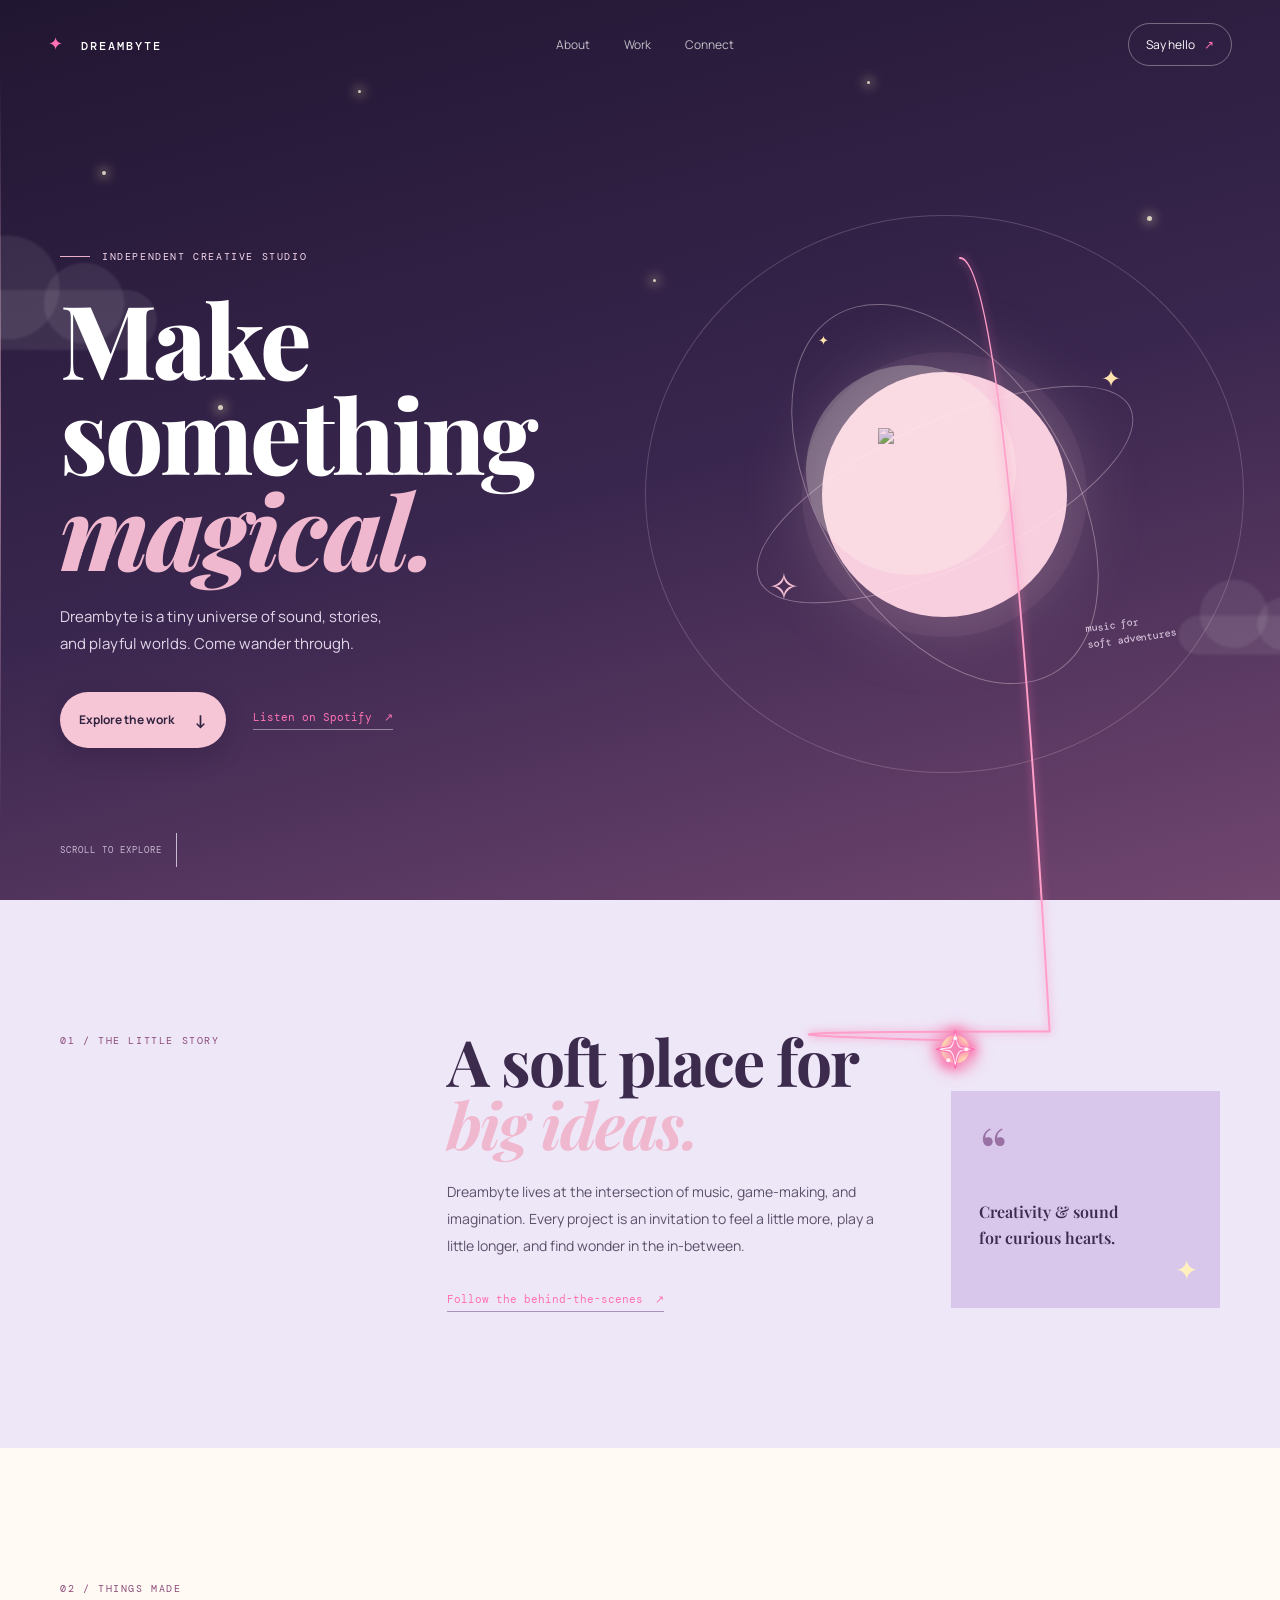
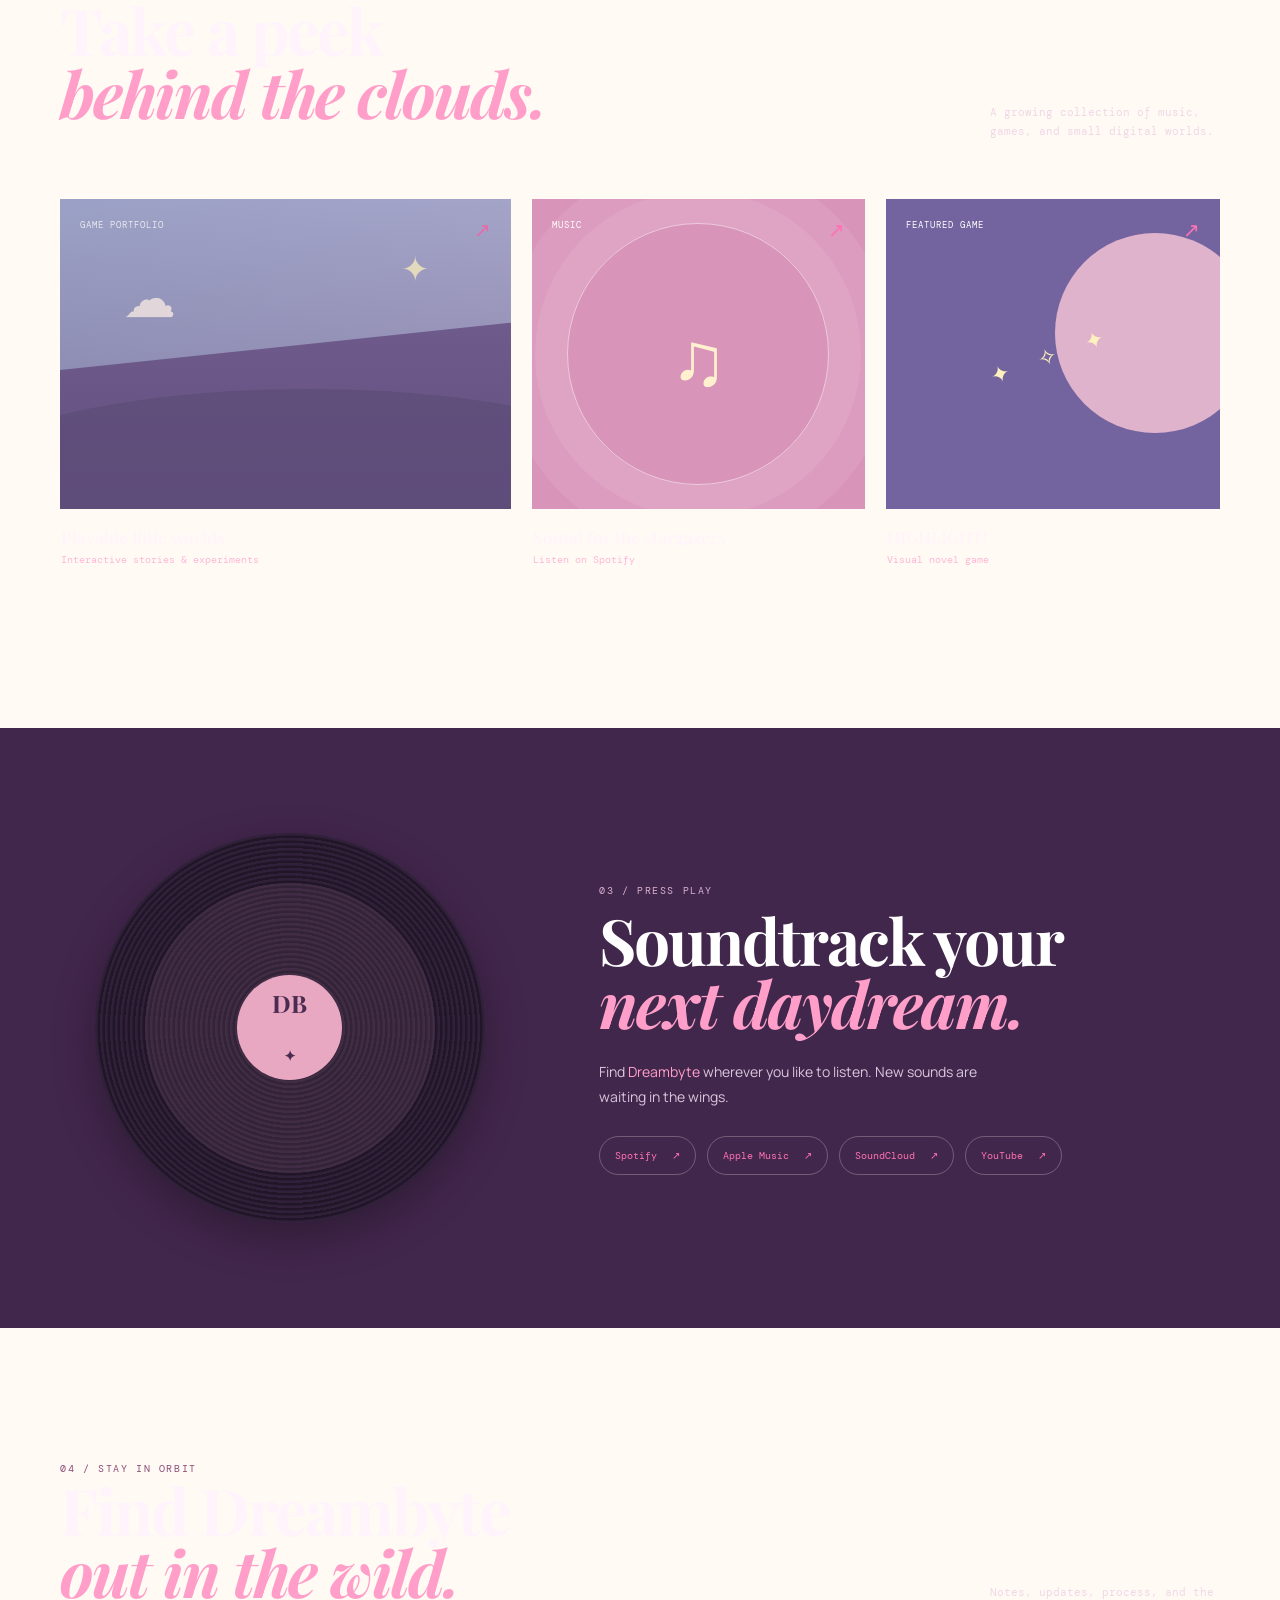
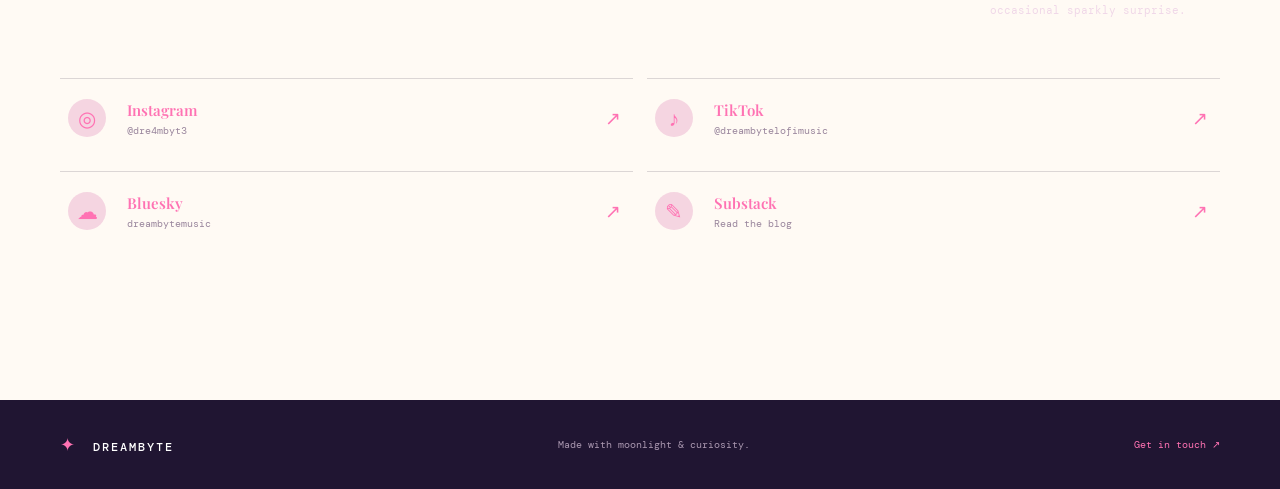
==== index.html @ 6f9196e3 "innitial" ====
<!doctype html>
<html lang="en">
<head>
  <meta charset="UTF-8">
  <meta name="viewport" content="width=device-width, initial-scale=1.0">
  <meta name="description" content="Dreambyte — creativity, sound, games, and moonlit ideas.">
  <title>Dreambyte | Make something magical</title>
  <link rel="preconnect" href="https://fonts.googleapis.com">
  <link rel="preconnect" href="https://fonts.gstatic.com" crossorigin>
  <link href="https://fonts.googleapis.com/css2?family=DM+Mono:wght@400;500&family=Manrope:wght@400;500;600;700;800&family=Playfair+Display:wght@600;700;800&display=swap" rel="stylesheet">
  <link rel="stylesheet" href="styles.css">
  <link rel="stylesheet" href="motion-overrides.css">
</head>
<body>
  <div class="sky" aria-hidden="true">
    <span class="star star-one"></span><span class="star star-two"></span><span class="star star-three"></span>
    <span class="star star-four"></span><span class="star star-five"></span><span class="star star-six"></span>
    <span class="cloud cloud-one"></span><span class="cloud cloud-two"></span>
  </div>

  <div class="falling-star" aria-hidden="true"><svg class="star-trail" viewBox="0 0 100 100" preserveAspectRatio="none"><path></path></svg><span class="falling-star-core"><svg class="star-emblem" viewBox="0 0 64 64" aria-hidden="true"><path class="star-glow-shape" d="M32 2C35 2 35 21 39 25C43 29 62 29 62 32C62 35 43 35 39 39C35 43 35 62 32 62C29 62 29 43 25 39C21 35 2 35 2 32C2 29 21 29 25 25C29 21 29 2 32 2Z"></path><path class="star-white-shape" d="M32 8C34 8 34 24 40 28C44 30 56 30 56 32C56 34 44 34 40 36C34 40 34 56 32 56C30 56 30 40 24 36C20 34 8 34 8 32C8 30 20 30 24 28C30 24 30 8 32 8Z"></path><path class="star-pink-shape" d="M32 13C33 13 33 26 39 30C41 31 51 31 51 32C51 33 41 33 39 34C33 38 33 51 32 51C31 51 31 38 25 34C23 33 13 33 13 32C13 31 23 31 25 30C31 26 31 13 32 13Z"></path></svg><i class="star-spark spark-top"></i><i class="star-spark spark-side"></i><i class="star-spark spark-bottom"></i></span></div>
  <header class="topbar">
    <a class="wordmark" href="#top" aria-label="Dreambyte home"><span>✦</span> DREAMBYTE</a>
    <nav aria-label="Main navigation">
      <a href="#about">About</a><a href="#work">Work</a><a href="#connect">Connect</a>
    </nav>
    <a class="top-cta" href="https://www.instagram.com/dre4mbyt3" target="_blank" rel="noreferrer">Say hello <span>↗</span></a>
  </header>

  <main id="top">
    <section class="hero content-wrap">
      <div class="hero-copy reveal">
        <p class="eyebrow"><span class="eyebrow-line"></span> independent creative studio</p>
        <h1>Make something<br><em>magical.</em></h1>
        <p class="hero-intro">Dreambyte is a tiny universe of sound, stories, and playful worlds. Come wander through.</p>
        <div class="hero-actions">
          <a class="button button-primary" href="#work">Explore the work <span>↓</span></a>
          <a class="text-link" href="https://open.spotify.com/artist/1lcnOp2ofuOaB6fXwqsoQ8" target="_blank" rel="noreferrer">Listen on Spotify <span>↗</span></a>
        </div>
      </div>
      <div class="hero-art reveal reveal-delay" aria-label="Dreambyte moon logo">
        <div class="orbit orbit-a"></div><div class="orbit orbit-b"></div>
        <div class="moon"><img src="https://ugc.production.linktr.ee/6988e6b1-79f3-4d98-95fd-7c7c28455d76_Byte-5.png" alt="Dreambyte logo"></div>
        <span class="spark spark-a">✦</span><span class="spark spark-b">✧</span><span class="spark spark-c">✦</span>
        <p class="art-note">music for<br>soft adventures</p>
      </div>
      <div class="scroll-cue"><span>scroll to explore</span><i></i></div>
    </section>

    <section class="intro-band" id="about">
      <div class="content-wrap intro-grid">
        <p class="section-kicker">01 / the little story</p>
        <div class="intro-copy reveal"><h2>A soft place for<br><em>big ideas.</em></h2><p>Dreambyte lives at the intersection of music, game-making, and imagination. Every project is an invitation to feel a little more, play a little longer, and find wonder in the in-between.</p><a class="text-link dark-link" href="https://www.patreon.com/Dreambytemusic" target="_blank" rel="noreferrer">Follow the behind-the-scenes <span>↗</span></a></div>
        <div class="quote-card reveal"><span class="quote-mark">“</span><p>Creativity &amp; sound<br>for curious hearts.</p><span class="quote-star">✦</span></div>
      </div>
    </section>

    <section class="work content-wrap" id="work">
      <div class="section-heading reveal"><div><p class="section-kicker">02 / things made</p><h2>Take a peek<br><em>behind the clouds.</em></h2></div><p class="section-aside">A growing collection of music, games, and small digital worlds.</p></div>
      <div class="project-grid">
        <a class="project project-large reveal" href="https://dr3ambyt3.itch.io/" target="_blank" rel="noreferrer"><div class="project-art art-game"><span class="pixel-cloud">☁</span><span class="pixel-sun">✦</span><span class="pixel-hill"></span><span class="project-tag">GAME PORTFOLIO</span><span class="project-arrow">↗</span></div><div class="project-info"><h3>Playable little worlds</h3><p>Interactive stories &amp; experiments</p></div></a>
        <a class="project reveal reveal-delay" href="https://open.spotify.com/artist/1lcnOp2ofuOaB6fXwqsoQ8" target="_blank" rel="noreferrer"><div class="project-art art-music"><span class="music-orb">♫</span><span class="project-tag">MUSIC</span><span class="project-arrow">↗</span></div><div class="project-info"><h3>Sound for the stargazers</h3><p>Listen on Spotify</p></div></a>
        <a class="project reveal" href="https://love-elizabeth.itch.io/highlight" target="_blank" rel="noreferrer"><div class="project-art art-highlight"><span class="highlight-stars">✦ ✧ ✦</span><span class="project-tag">FEATURED GAME</span><span class="project-arrow">↗</span></div><div class="project-info"><h3>HIGHLIGHT!</h3><p>Visual novel game</p></div></a>
      </div>
    </section>

    <section class="listen-band">
      <div class="content-wrap listen-grid reveal"><div class="vinyl"><div class="vinyl-label">DB<br><small>✦</small></div></div><div class="listen-copy"><p class="section-kicker">03 / press play</p><h2>Soundtrack your<br><em>next daydream.</em></h2><p>Find <span class="dreambyte-accent">Dreambyte</span> wherever you like to listen. New sounds are waiting in the wings.</p><div class="platforms"><a href="https://open.spotify.com/artist/1lcnOp2ofuOaB6fXwqsoQ8" target="_blank" rel="noreferrer">Spotify <span>↗</span></a><a href="https://music.apple.com/gb/artist/dreambyte/1862592166" target="_blank" rel="noreferrer">Apple Music <span>↗</span></a><a href="https://soundcloud.com/" target="_blank" rel="noreferrer">SoundCloud <span>↗</span></a><a href="https://www.youtube.com/" target="_blank" rel="noreferrer">YouTube <span>↗</span></a></div></div></div>
    </section>

    <section class="connect content-wrap" id="connect"><div class="section-heading reveal"><div><p class="section-kicker">04 / stay in orbit</p><h2>Find Dreambyte<br><em>out in the wild.</em></h2></div><p class="section-aside">Notes, updates, process, and the occasional sparkly surprise.</p></div><div class="social-grid reveal"><a href="https://www.instagram.com/dre4mbyt3" target="_blank" rel="noreferrer"><span class="social-icon">◎</span><span><b>Instagram</b><small>@dre4mbyt3</small></span><span>↗</span></a><a href="https://www.tiktok.com/@dreambytelofimusic?lang=en-gb" target="_blank" rel="noreferrer"><span class="social-icon">♪</span><span><b>TikTok</b><small>@dreambytelofimusic</small></span><span>↗</span></a><a href="https://bsky.app/profile/dreambytemusic.bsky.social" target="_blank" rel="noreferrer"><span class="social-icon">☁</span><span><b>Bluesky</b><small>dreambytemusic</small></span><span>↗</span></a><a href="https://substack.com/@dreambyte" target="_blank" rel="noreferrer"><span class="social-icon">✎</span><span><b>Substack</b><small>Read the blog</small></span><span>↗</span></a></div></section>
  </main>

  <footer><div class="content-wrap footer-inner"><a class="wordmark" href="#top"><span>✦</span> DREAMBYTE</a><p>Made with moonlight &amp; curiosity.</p><a class="footer-mail" href="mailto:dreambytemusic@gmail.com">Get in touch ↗</a></div></footer>
  <script src="script.js"></script>
</body>
</html>
---- styles.css ----
:root{--ink:#30233f;--deep:#211632;--plum:#50335d;--lilac:#c4b0e2;--lavender:#eee7f8;--pink:#f5bfd2;--rose:#e987b0;--cream:#fffaf4;--line:rgba(48,35,63,.17);--serif:'Playfair Display',Georgia,serif;--sans:'Manrope',sans-serif;--mono:'DM Mono',monospace}*{box-sizing:border-box}html{scroll-behavior:smooth}body{margin:0;background:var(--cream);color:var(--ink);font-family:var(--sans);overflow-x:hidden}.sky{position:fixed;inset:0;z-index:-2;overflow:hidden;background:linear-gradient(165deg,#211632 0%,#39264e 52%,#71466f 100%)}.sky:after{content:'';position:absolute;inset:0;opacity:.38;background-image:radial-gradient(#fff 1px,transparent 1.2px);background-size:91px 87px;background-position:11px 20px}.star{position:absolute;width:4px;height:4px;background:#fff8db;border-radius:50%;box-shadow:0 0 11px 3px rgba(255,240,185,.5);opacity:.8}.star-one{left:8%;top:19%}.star-two{left:28%;top:10%;width:3px;height:3px}.star-three{right:10%;top:24%;width:5px;height:5px}.star-four{right:32%;top:9%;width:3px;height:3px}.star-five{left:51%;top:31%;width:3px;height:3px}.star-six{left:17%;top:45%;width:5px;height:5px}.cloud{position:absolute;width:180px;height:46px;border-radius:50px;background:rgba(255,255,255,.08);filter:blur(1px)}.cloud:before,.cloud:after{content:'';position:absolute;border-radius:50%;background:inherit}.cloud:before{width:80px;height:80px;left:25px;bottom:8px}.cloud:after{width:62px;height:62px;right:25px;bottom:5px}.cloud-one{top:33%;left:-50px;transform:scale(1.3)}.cloud-two{top:68%;right:-65px;transform:scale(.85)}.content-wrap{width:min(1160px,calc(100% - 96px));margin:auto}.topbar{height:88px;width:min(1280px,calc(100% - 96px));margin:auto;display:flex;align-items:center;justify-content:space-between;color:#fff;position:relative;z-index:2}.wordmark{color:inherit;text-decoration:none;font:500 12px var(--mono);letter-spacing:2px}.wordmark span{color:#ffdca8;font-size:18px;margin-right:7px}.topbar nav{display:flex;gap:34px}.topbar nav a,.top-cta{font-size:12px;color:#fff;text-decoration:none}.topbar nav a{opacity:.72}.topbar nav a:hover{opacity:1}.top-cta{border:1px solid rgba(255,255,255,.35);padding:12px 17px;border-radius:100px}.top-cta span{color:#ffdca8;margin-left:7px}.hero{height:calc(100vh - 88px);min-height:600px;display:grid;grid-template-columns:1.05fr .95fr;align-items:center;position:relative;color:#fff}.eyebrow,.section-kicker{font:10px var(--mono);letter-spacing:1.6px;text-transform:uppercase}.eyebrow{display:flex;align-items:center;gap:12px;color:#f6d8ec}.eyebrow-line{width:30px;height:1px;background:#edaecc}.hero h1{font:800 clamp(62px,8vw,112px)/.93 var(--serif);letter-spacing:-3px;margin:27px 0}.hero h1 em,.intro-copy h2 em,.section-heading h2 em,.listen-copy h2 em{font-style:italic;color:#f0b8ce}.hero-intro{width:350px;color:#e1d6e9;font-size:15px;line-height:1.8}.hero-actions{display:flex;align-items:center;gap:27px;margin-top:35px}.button{display:inline-flex;gap:20px;align-items:center;text-decoration:none;font-size:12px;font-weight:700}.button-primary{background:#f6c5d6;color:var(--ink);padding:16px 19px;border-radius:100px;box-shadow:0 8px 24px rgba(24,12,39,.2)}.button-primary span{font-size:18px}.text-link{color:#fff;text-decoration:none;font:11px var(--mono);border-bottom:1px solid rgba(255,255,255,.42);padding-bottom:5px}.text-link span{color:#f5bfd2;margin-left:5px}.hero-art{height:510px;position:relative;display:flex;align-items:center;justify-content:center}.moon{width:245px;height:245px;border-radius:50%;background:#f8cfdf;box-shadow:0 0 0 20px rgba(248,207,223,.06),0 0 80px rgba(248,207,223,.3);overflow:hidden;display:flex;align-items:center;justify-content:center;animation:float 6s ease-in-out infinite}.moon:before{content:'';position:absolute;width:210px;height:210px;border-radius:50%;background:rgba(255,250,237,.25);transform:translate(-34px,-24px)}.moon img{position:relative;width:133px;height:133px;object-fit:contain;mix-blend-mode:multiply;opacity:.8}.orbit{position:absolute;border:1px solid rgba(255,227,237,.36);border-radius:50%;transform:rotate(-25deg)}.orbit-a{width:410px;height:145px}.orbit-b{width:420px;height:250px;transform:rotate(58deg)}.spark{position:absolute;color:#ffe2ac;font-size:24px}.spark-a{top:24%;right:18%}.spark-b{bottom:27%;left:18%;font-size:38px;color:#f5bfd2}.spark-c{top:18%;left:27%;font-size:13px}.art-note{position:absolute;right:8%;bottom:18%;font:10px/1.6 var(--mono);color:#e9d6eb;transform:rotate(-8deg)}.scroll-cue{position:absolute;bottom:33px;left:0;display:flex;align-items:center;gap:14px;color:#c9b9d3;font:9px var(--mono);text-transform:uppercase;letter-spacing:1px}.scroll-cue i{height:34px;width:1px;background:#c9b9d3;display:block}.falling-star{position:fixed;z-index:4;left:20px;top:0;width:2px;height:100vh;pointer-events:none}.falling-star:before{content:'';position:absolute;left:0;top:8vh;width:1px;height:84vh;background:linear-gradient(to bottom,transparent,rgba(248,191,214,.55),transparent)}.falling-star span{position:absolute;top:8vh;left:-4px;width:10px;height:10px;background:#fff3b1;border-radius:50%;box-shadow:0 0 15px 5px #efa8c3;transition:top .1s linear}.intro-band{background:var(--lavender);padding:130px 0 140px;position:relative}.intro-grid{display:grid;grid-template-columns:1fr 1.35fr .8fr;gap:50px}.section-kicker{color:#9b779e;margin:4px 0}.intro-copy h2,.section-heading h2,.listen-copy h2{font:700 clamp(43px,5vw,68px)/.98 var(--serif);letter-spacing:-2px;margin:0 0 24px}.intro-copy p{max-width:510px;color:#5c5069;font-size:14px;line-height:1.9;margin-bottom:27px}.dark-link{color:var(--plum);border-color:#aa92bb}.quote-card{background:#d8c7eb;padding:42px 28px;align-self:end;min-height:200px;position:relative}.quote-mark{font:70px var(--serif);line-height:.5;color:#9a71a5}.quote-card p{font:600 16px/1.6 var(--serif);margin-top:15px}.quote-star{position:absolute;right:22px;bottom:20px;color:#fff0be;font-size:28px}.work{padding:130px 0 145px}.section-heading{display:flex;justify-content:space-between;align-items:end;margin-bottom:50px}.section-aside{font:11px/1.7 var(--mono);color:#8f7b91;max-width:230px;margin:0 0 8px}.project-grid{display:grid;grid-template-columns:1.35fr 1fr 1fr;gap:21px}.project{text-decoration:none;color:var(--ink)}.project-art{height:310px;position:relative;overflow:hidden}.project-large .project-art{height:390px}.art-game{background:#acc0e5}.art-game:before{content:'';position:absolute;inset:48% -10% -20%;background:#7c699b;transform:rotate(-6deg)}.pixel-cloud{position:absolute;top:20%;left:14%;font-size:53px;color:#fff0e7}.pixel-sun{position:absolute;top:15%;right:18%;font-size:34px;color:#fff2bd}.pixel-hill{position:absolute;width:170%;height:220px;bottom:-100px;left:-30%;background:#5e4b78;border-radius:50%}.art-music{background:#d994b9;display:flex;align-items:center;justify-content:center}.art-music:before{content:'';position:absolute;width:260px;height:260px;border:1px solid rgba(255,255,255,.5);border-radius:50%;box-shadow:0 0 0 32px rgba(255,255,255,.08),0 0 0 64px rgba(255,255,255,.08)}.music-orb{font:75px var(--serif);color:#fff1d0;z-index:1}.art-highlight{background:#73649f;display:flex;align-items:center;justify-content:center}.art-highlight:before{content:'';position:absolute;width:200px;height:200px;background:#f4c1d5;border-radius:50%;top:34px;right:-35px;opacity:.85}.highlight-stars{color:#fff1bd;font-size:23px;letter-spacing:13px;z-index:1;transform:rotate(-20deg)}.project-tag{position:absolute;top:20px;left:20px;color:#fff;font:9px var(--mono);letter-spacing:1px}.project-arrow{position:absolute;top:17px;right:20px;color:#fff;font-size:20px}.project-info{padding:17px 1px}.project-info h3{font:600 17px var(--serif);margin:0 0 5px}.project-info p{font:10px var(--mono);color:#978799;margin:0}.listen-band{background:#42274c;color:#fff;padding:105px 0}.listen-grid{display:grid;grid-template-columns:.85fr 1.15fr;align-items:center;gap:80px}.vinyl{width:min(390px,80vw);aspect-ratio:1;border-radius:50%;background:repeating-radial-gradient(circle,#201628 0 2px,#30203a 3px 5px);box-shadow:0 15px 40px rgba(22,12,26,.4);display:grid;place-items:center;margin:auto}.vinyl:after{content:'';position:absolute;width:290px;height:290px;border-radius:50%;background:#d990b4;opacity:.1}.vinyl-label{width:105px;height:105px;border-radius:50%;background:#e9a8c1;color:#4a2c50;display:grid;place-items:center;text-align:center;font:700 24px var(--serif);line-height:.7;z-index:1}.vinyl-label small{font-size:14px}.listen-copy .section-kicker{color:#dab1cf}.listen-copy h2{margin-top:12px}.listen-copy>p:not(.section-kicker){font-size:14px;color:#d8c7dc;line-height:1.8;max-width:400px}.platforms{display:flex;flex-wrap:wrap;gap:11px;margin-top:27px}.platforms a{color:#fff;text-decoration:none;border:1px solid rgba(255,255,255,.25);border-radius:100px;padding:12px 15px;font:10px var(--mono)}.platforms span{color:#f6bdcf;margin-left:9px}.connect{padding:130px 0 150px}.social-grid{display:grid;grid-template-columns:1fr 1fr;gap:14px}.social-grid a{display:grid;grid-template-columns:44px 1fr 20px;align-items:center;gap:15px;border-top:1px solid var(--line);padding:20px 8px;color:var(--ink);text-decoration:none}.social-grid a:hover{color:#a35781}.social-icon{width:38px;height:38px;background:#f5d5e1;display:grid;place-items:center;border-radius:50%;font-size:21px}.social-grid b{display:block;font:600 15px var(--serif)}.social-grid small{display:block;font:10px var(--mono);color:#99859c;margin-top:4px}.social-grid a>span:last-child{font-size:19px}footer{background:#201532;color:#fff;padding:28px 0}.footer-inner{display:flex;justify-content:space-between;align-items:center}.footer-inner p{font:10px var(--mono);color:#aa98b0}.footer-mail{color:#f5bfd2;text-decoration:none;font:10px var(--mono)}.reveal{opacity:0;transform:translateY(22px);transition:opacity .7s ease,transform .7s ease}.reveal.is-visible{opacity:1;transform:none}.reveal-delay{transition-delay:.14s}@keyframes float{0%,100%{transform:translateY(0)}50%{transform:translateY(-13px)}}@media(max-width:760px){.content-wrap,.topbar{width:calc(100% - 42px)}.topbar{height:70px}.topbar nav{display:none}.top-cta{padding:10px 13px}.hero{height:auto;min-height:850px;display:block;padding-top:90px}.hero h1{font-size:68px;letter-spacing:-2px}.hero-intro{width:auto;max-width:330px}.hero-art{height:400px;margin-top:5px}.moon{width:190px;height:190px}.moon img{width:105px;height:105px}.orbit-a{width:300px}.orbit-b{width:300px}.art-note{right:0;bottom:10%}.scroll-cue{bottom:22px}.intro-band,.work,.connect{padding:85px 0}.intro-grid{grid-template-columns:1fr;gap:35px}.quote-card{max-width:270px}.section-heading{display:block;margin-bottom:35px}.section-aside{margin-top:18px}.project-grid{grid-template-columns:1fr 1fr;gap:20px}.project-large{grid-column:span 2}.project-art,.project-large .project-art{height:270px}.listen-band{padding:75px 0}.listen-grid{grid-template-columns:1fr;gap:48px}.vinyl{width:280px}.social-grid{grid-template-columns:1fr}.footer-inner{flex-wrap:wrap;gap:18px}.footer-inner p{order:3;width:100%;margin:0}.falling-star{left:10px}}@media(max-width:430px){.hero h1{font-size:57px}.hero-actions{align-items:flex-start;flex-direction:column;gap:20px}.project-grid{grid-template-columns:1fr}.project-large{grid-column:auto}.project-art,.project-large .project-art{height:300px}.listen-copy h2{font-size:48px}}
---- motion-overrides.css ----
/* Atmospheric motion and tactile project states */
.sky:after{display:none}

/* Hand-placed stars stay irregular; each one breathes on its own rhythm. */
.star{animation:twinkle 6s ease-in-out infinite}
.star-two{animation-delay:-1.8s}.star-three{animation-delay:-4.2s}.star-four{animation-delay:-.7s}.star-five{animation-delay:-3.1s}.star-six{animation-delay:-5s}

.moon{animation:moonBreath 11s ease-in-out infinite}
.moon:after{content:'';position:absolute;inset:-24px;border:1px solid rgba(255,225,241,.2);border-radius:50%;animation:auraBreath 11s ease-in-out infinite}

.art-game{background-color:#aeb9dc;background-image:linear-gradient(145deg,rgba(48,29,73,.08),rgba(218,149,187,.2)),url('https://images.unsplash.com/photo-1511512578047-dfb367046420?auto=format&fit=crop&w=1400&q=85');background-size:cover;background-position:center}
.art-game:after{content:'';position:absolute;inset:0;background:linear-gradient(180deg,rgba(49,28,73,.08),rgba(49,28,73,.34));pointer-events:none}
.art-game .pixel-cloud,.art-game .pixel-sun,.art-game .pixel-hill{z-index:1;opacity:.72}

.project{transition:transform .35s ease}
.project:hover{transform:translateY(-5px)}
.project:hover .project-art{animation:tilePulse 2.8s ease-in-out infinite}

.vinyl{position:relative;animation:recordBreath 14s ease-in-out infinite,recordSpin 28s linear infinite}
.listen-copy h2 em,.dreambyte-accent{color:#ff9fc9}

/* Keep small text legible on the light lavender bands. */
.intro-band,.work,.connect{color:#3c2b4d}
.section-aside,.project-info p{color:#6d5775}
.section-aside{color:#f0d7e8}
.section-kicker{color:#8c4b79}
.section-heading h2{color:#fff4fb}
.section-heading h2 em{color:#ff9fc9}
.text-link,.dark-link,.platforms a,.social-grid a,.footer-mail{color:#ff72b3}
.text-link span,.dark-link span,.platforms a span,.social-grid a>span:last-child{color:#ff72b3}
.project-arrow,.top-cta span,.wordmark span{color:#ff72b3}
.project-large .project-art{height:310px}
.project-info h3{color:#fff4fb}
.project-info p{color:#ffb7d7}
.section-heading.reveal,.listen-grid.reveal,.social-grid.reveal{transition-duration:.7s}
@media(max-width:760px){.project-art,.project-large .project-art{height:270px}}
@media(max-width:430px){.project-art,.project-large .project-art{height:300px}}
.falling-star{left:0;width:100vw}
.star-trail{position:absolute;inset:0;width:100%;height:100%;overflow:visible}
.star-trail path{fill:none;stroke:#ff9fc9;stroke-width:2;stroke-linecap:round;stroke-linejoin:round;filter:drop-shadow(0 0 4px rgba(255,114,179,.8))}
.falling-star span.falling-star-core{position:absolute;left:0;top:0;width:28px;height:28px;display:block;transform-origin:center;transition:transform .15s ease-out}
.falling-star-core{filter:drop-shadow(0 0 3px rgba(255,114,179,.85))}
.star-emblem{position:absolute;inset:-7px;width:42px;height:42px;overflow:visible;filter:drop-shadow(0 0 5px #ff72b3)}
.star-glow-shape{fill:#ff72b3}.star-white-shape{fill:#fff8fc}.star-pink-shape{fill:#f48ab8}
.star-spark{position:absolute;width:4px;height:4px;background:#fff4fa;border-radius:50%;box-shadow:0 0 8px 3px #ff72b3;animation:miniTwinkle 1.8s ease-in-out infinite}
.spark-top{top:1px;left:12px}.spark-side{top:12px;right:1px;animation-delay:-.6s}.spark-bottom{bottom:1px;left:5px;animation-delay:-1.1s}

@keyframes twinkle{0%,100%{opacity:.35;transform:scale(.8)}50%{opacity:1;transform:scale(1.35)}}
@keyframes moonBreath{0%,100%{transform:translateY(0);box-shadow:0 0 0 20px rgba(248,207,223,.06),0 0 80px rgba(248,207,223,.3)}50%{transform:translateY(-7px);box-shadow:0 0 0 32px rgba(248,207,223,.1),0 0 125px rgba(248,207,223,.5)}}
@keyframes auraBreath{0%,100%{transform:scale(.96);opacity:.45}50%{transform:scale(1.08);opacity:.9}}
@keyframes tilePulse{0%,100%{filter:saturate(1);box-shadow:0 0 0 rgba(242,169,202,0)}50%{filter:saturate(1.16);box-shadow:0 0 24px rgba(242,169,202,.32)}}
@keyframes recordBreath{0%,100%{box-shadow:0 15px 40px rgba(22,12,26,.4)}50%{box-shadow:0 15px 64px rgba(232,137,176,.5)}}
@keyframes recordSpin{from{transform:rotate(0)}to{transform:rotate(360deg)}}
@keyframes miniTwinkle{0%,100%{opacity:.25;transform:scale(.65)}50%{opacity:1;transform:scale(1.6)}}

@media(prefers-reduced-motion:reduce){.star,.moon,.moon:after,.project:hover .project-art,.vinyl{animation:none}.project{transition:none}}
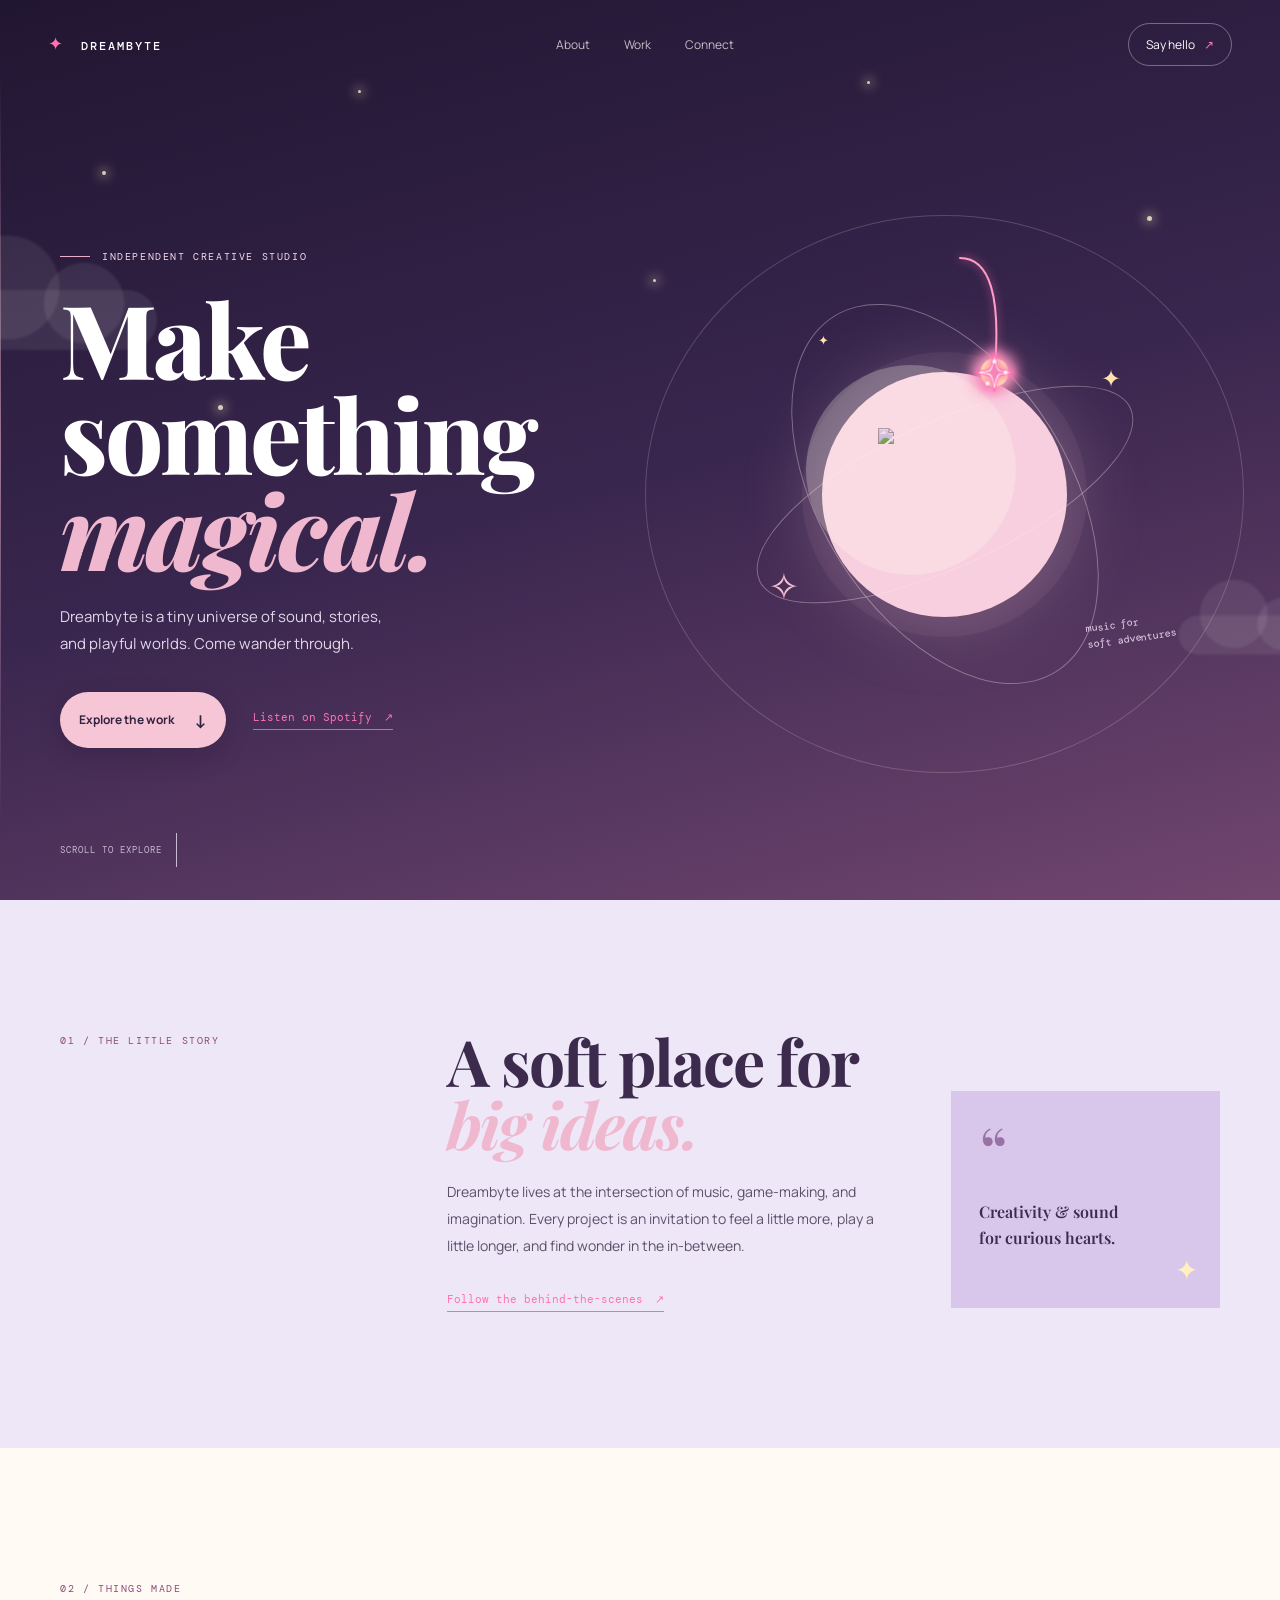
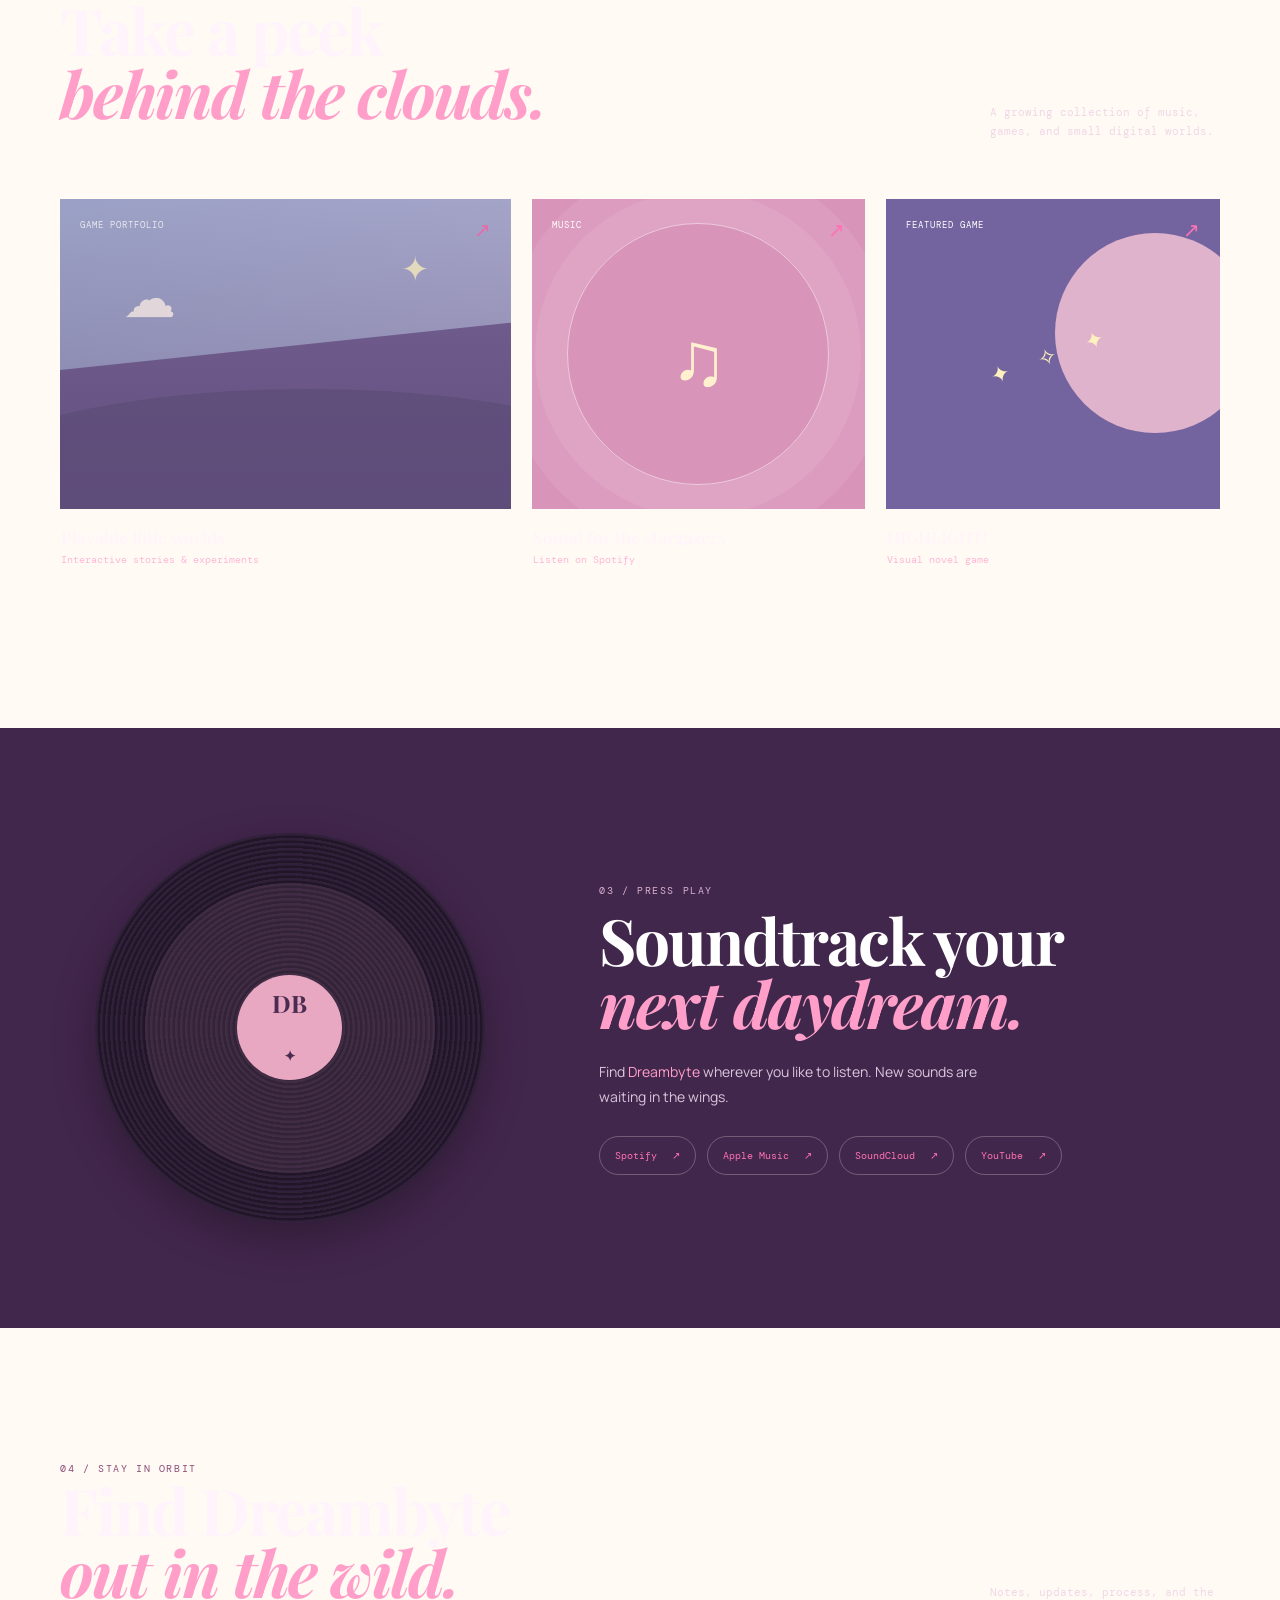
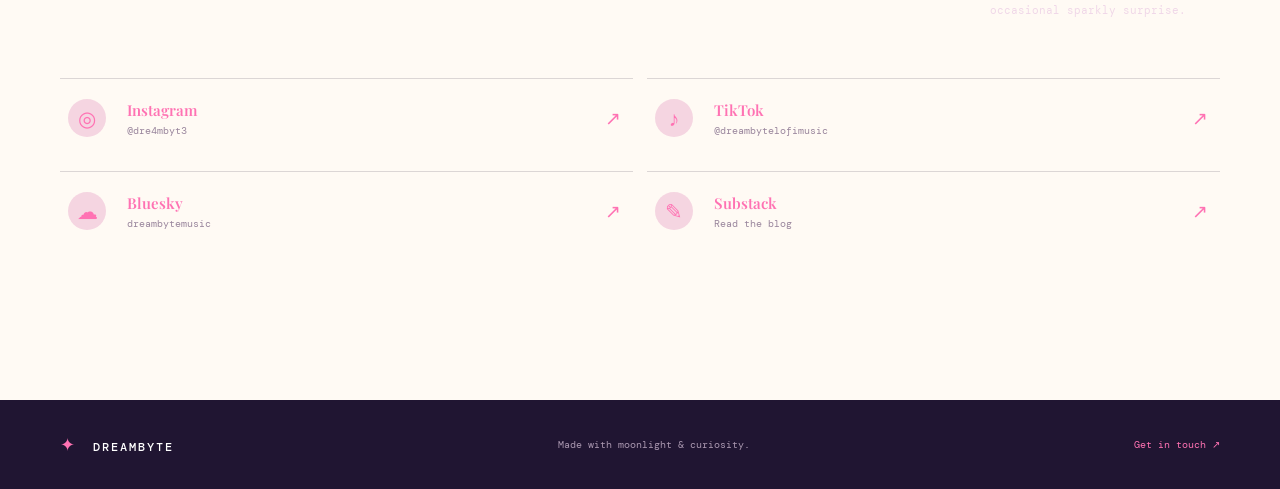
==== commit 5535d946: "Update index.html" ====
--- a/index.html
+++ b/index.html
@@ -4,7 +4,7 @@
   <meta charset="UTF-8">
   <meta name="viewport" content="width=device-width, initial-scale=1.0">
   <meta name="description" content="Dreambyte — creativity, sound, games, and moonlit ideas.">
-  <title>Dreambyte | Make something magical</title>
+  <title>Dreambytes | Make something magical</title>
   <link rel="preconnect" href="https://fonts.googleapis.com">
   <link rel="preconnect" href="https://fonts.gstatic.com" crossorigin>
   <link href="https://fonts.googleapis.com/css2?family=DM+Mono:wght@400;500&family=Manrope:wght@400;500;600;700;800&family=Playfair+Display:wght@600;700;800&display=swap" rel="stylesheet">
--- a/motion-overrides.css
+++ b/motion-overrides.css
@@ -38,7 +38,62 @@
 .falling-star{left:0;width:100vw}
 .star-trail{position:absolute;inset:0;width:100%;height:100%;overflow:visible}
 .star-trail path{fill:none;stroke:#ff9fc9;stroke-width:2;stroke-linecap:round;stroke-linejoin:round;filter:drop-shadow(0 0 4px rgba(255,114,179,.8))}
-.falling-star span.falling-star-core{position:absolute;left:0;top:0;width:28px;height:28px;display:block;transform-origin:center;transition:transform .15s ease-out}
+.falling-star span.falling-star-core{position:absolute;left:0;top:0;width:28px;height:28px;display:block;transform-origin:center;will-change:transform}
+.falling-star-core{filter:drop-shadow(0 0 3px rgba(255,114,179,.85))}
+.star-emblem{position:absolute;inset:-7px;width:42px;height:42px;overflow:visible;filter:drop-shadow(0 0 5px #ff72b3)}
+.star-glow-shape{fill:#ff72b3}.star-white-shape{fill:#fff8fc}.star-pink-shape{fill:#f48ab8}
+.star-spark{position:absolute;width:4px;height:4px;background:#fff4fa;border-radius:50%;box-shadow:0 0 8px 3px #ff72b3;animation:miniTwinkle 1.8s ease-in-out infinite}
+.spark-top{top:1px;left:12px}.spark-side{top:12px;right:1px;animation-delay:-.6s}.spark-bottom{bottom:1px;left:5px;animation-delay:-1.1s}
+
+@keyframes twinkle{0%,100%{opacity:.35;transform:scale(.8)}50%{opacity:1;transform:scale(1.35)}}
+@keyframes moonBreath{0%,100%{transform:translateY(0);box-shadow:0 0 0 20px rgba(248,207,223,.06),0 0 80px rgba(248,207,223,.3)}50%{transform:translateY(-7px);box-shadow:0 0 0 32px rgba(248,207,223,.1),0 0 125px rgba(248,207,223,.5)}}
+@keyframes auraBreath{0%,100%{transform:scale(.96);opacity:.45}50%{transform:scale(1.08);opacity:.9}}
+@keyframes tilePulse{0%,100%{filter:saturate(1);box-shadow:0 0 0 rgba(242,169,202,0)}50%{filter:saturate(1.16);box-shadow:0 0 24px rgba(242,169,202,.32)}}
+@keyframes recordBreath{0%,100%{box-shadow:0 15px 40px rgba(22,12,26,.4)}50%{box-shadow:0 15px 64px rgba(232,137,176,.5)}}
+@keyframes recordSpin{from{transform:rotate(0)}to{transform:rotate(360deg)}}
+@keyframes miniTwinkle{0%,100%{opacity:.25;transform:scale(.65)}50%{opacity:1;transform:scale(1.6)}}
+
+@media(prefers-reduced-motion:reduce){.star,.moon,.moon:after,.project:hover .project-art,.vinyl{animation:none}.project{transition:none}}/* Atmospheric motion and tactile project states */
+.sky:after{display:none}
+
+/* Hand-placed stars stay irregular; each one breathes on its own rhythm. */
+.star{animation:twinkle 6s ease-in-out infinite}
+.star-two{animation-delay:-1.8s}.star-three{animation-delay:-4.2s}.star-four{animation-delay:-.7s}.star-five{animation-delay:-3.1s}.star-six{animation-delay:-5s}
+
+.moon{animation:moonBreath 11s ease-in-out infinite}
+.moon:after{content:'';position:absolute;inset:-24px;border:1px solid rgba(255,225,241,.2);border-radius:50%;animation:auraBreath 11s ease-in-out infinite}
+
+.art-game{background-color:#aeb9dc;background-image:linear-gradient(145deg,rgba(48,29,73,.08),rgba(218,149,187,.2)),url('https://images.unsplash.com/photo-1511512578047-dfb367046420?auto=format&fit=crop&w=1400&q=85');background-size:cover;background-position:center}
+.art-game:after{content:'';position:absolute;inset:0;background:linear-gradient(180deg,rgba(49,28,73,.08),rgba(49,28,73,.34));pointer-events:none}
+.art-game .pixel-cloud,.art-game .pixel-sun,.art-game .pixel-hill{z-index:1;opacity:.72}
+
+.project{transition:transform .35s ease}
+.project:hover{transform:translateY(-5px)}
+.project:hover .project-art{animation:tilePulse 2.8s ease-in-out infinite}
+
+.vinyl{position:relative;animation:recordBreath 14s ease-in-out infinite,recordSpin 28s linear infinite}
+.listen-copy h2 em,.dreambyte-accent{color:#ff9fc9}
+
+/* Keep small text legible on the light lavender bands. */
+.intro-band,.work,.connect{color:#3c2b4d}
+.section-aside,.project-info p{color:#6d5775}
+.section-aside{color:#f0d7e8}
+.section-kicker{color:#8c4b79}
+.section-heading h2{color:#fff4fb}
+.section-heading h2 em{color:#ff9fc9}
+.text-link,.dark-link,.platforms a,.social-grid a,.footer-mail{color:#ff72b3}
+.text-link span,.dark-link span,.platforms a span,.social-grid a>span:last-child{color:#ff72b3}
+.project-arrow,.top-cta span,.wordmark span{color:#ff72b3}
+.project-large .project-art{height:310px}
+.project-info h3{color:#fff4fb}
+.project-info p{color:#ffb7d7}
+.section-heading.reveal,.listen-grid.reveal,.social-grid.reveal{transition-duration:.7s}
+@media(max-width:760px){.project-art,.project-large .project-art{height:270px}}
+@media(max-width:430px){.project-art,.project-large .project-art{height:300px}}
+.falling-star{left:0;width:100vw}
+.star-trail{position:absolute;inset:0;width:100%;height:100%;overflow:visible}
+.star-trail path{fill:none;stroke:#ff9fc9;stroke-width:2;stroke-linecap:round;stroke-linejoin:round;filter:drop-shadow(0 0 4px rgba(255,114,179,.8))}
+.falling-star span.falling-star-core{position:absolute;left:0;top:0;width:28px;height:28px;display:block;transform-origin:center;will-change:transform}
 .falling-star-core{filter:drop-shadow(0 0 3px rgba(255,114,179,.85))}
 .star-emblem{position:absolute;inset:-7px;width:42px;height:42px;overflow:visible;filter:drop-shadow(0 0 5px #ff72b3)}
 .star-glow-shape{fill:#ff72b3}.star-white-shape{fill:#fff8fc}.star-pink-shape{fill:#f48ab8}
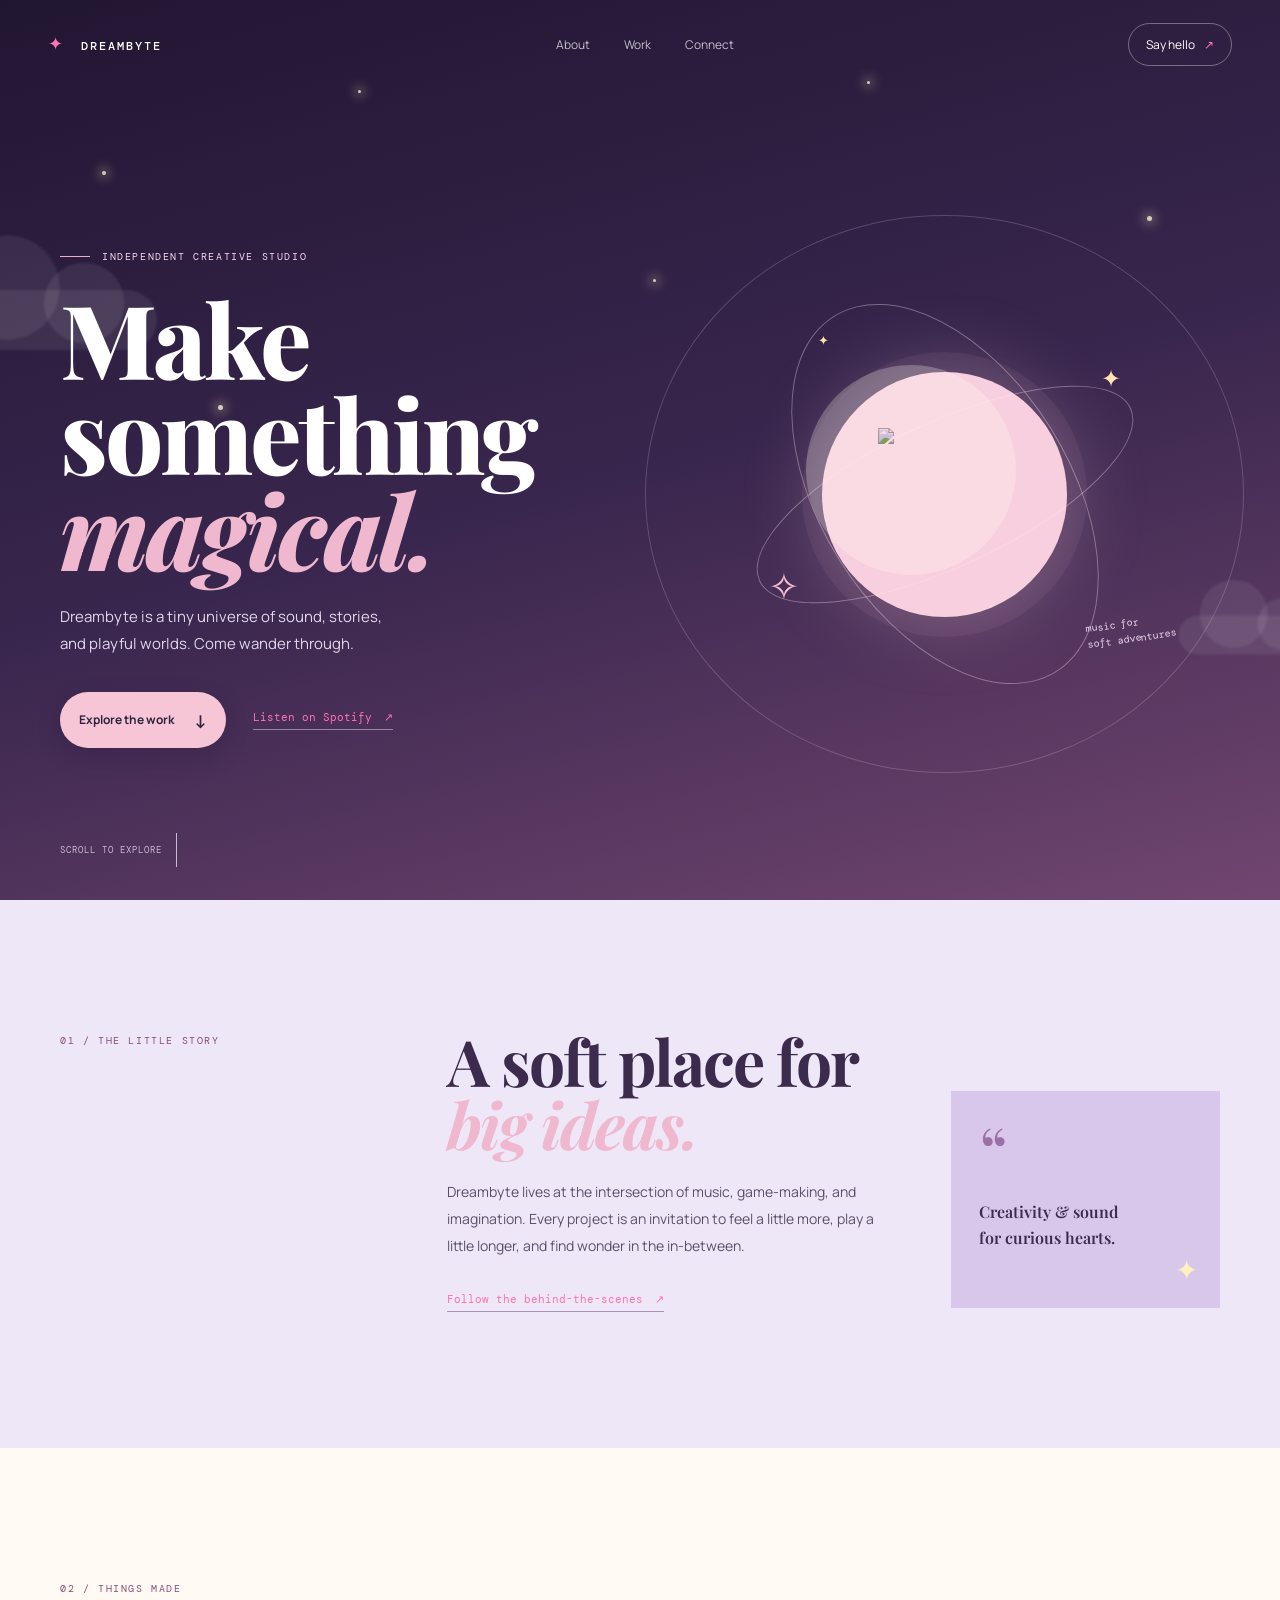
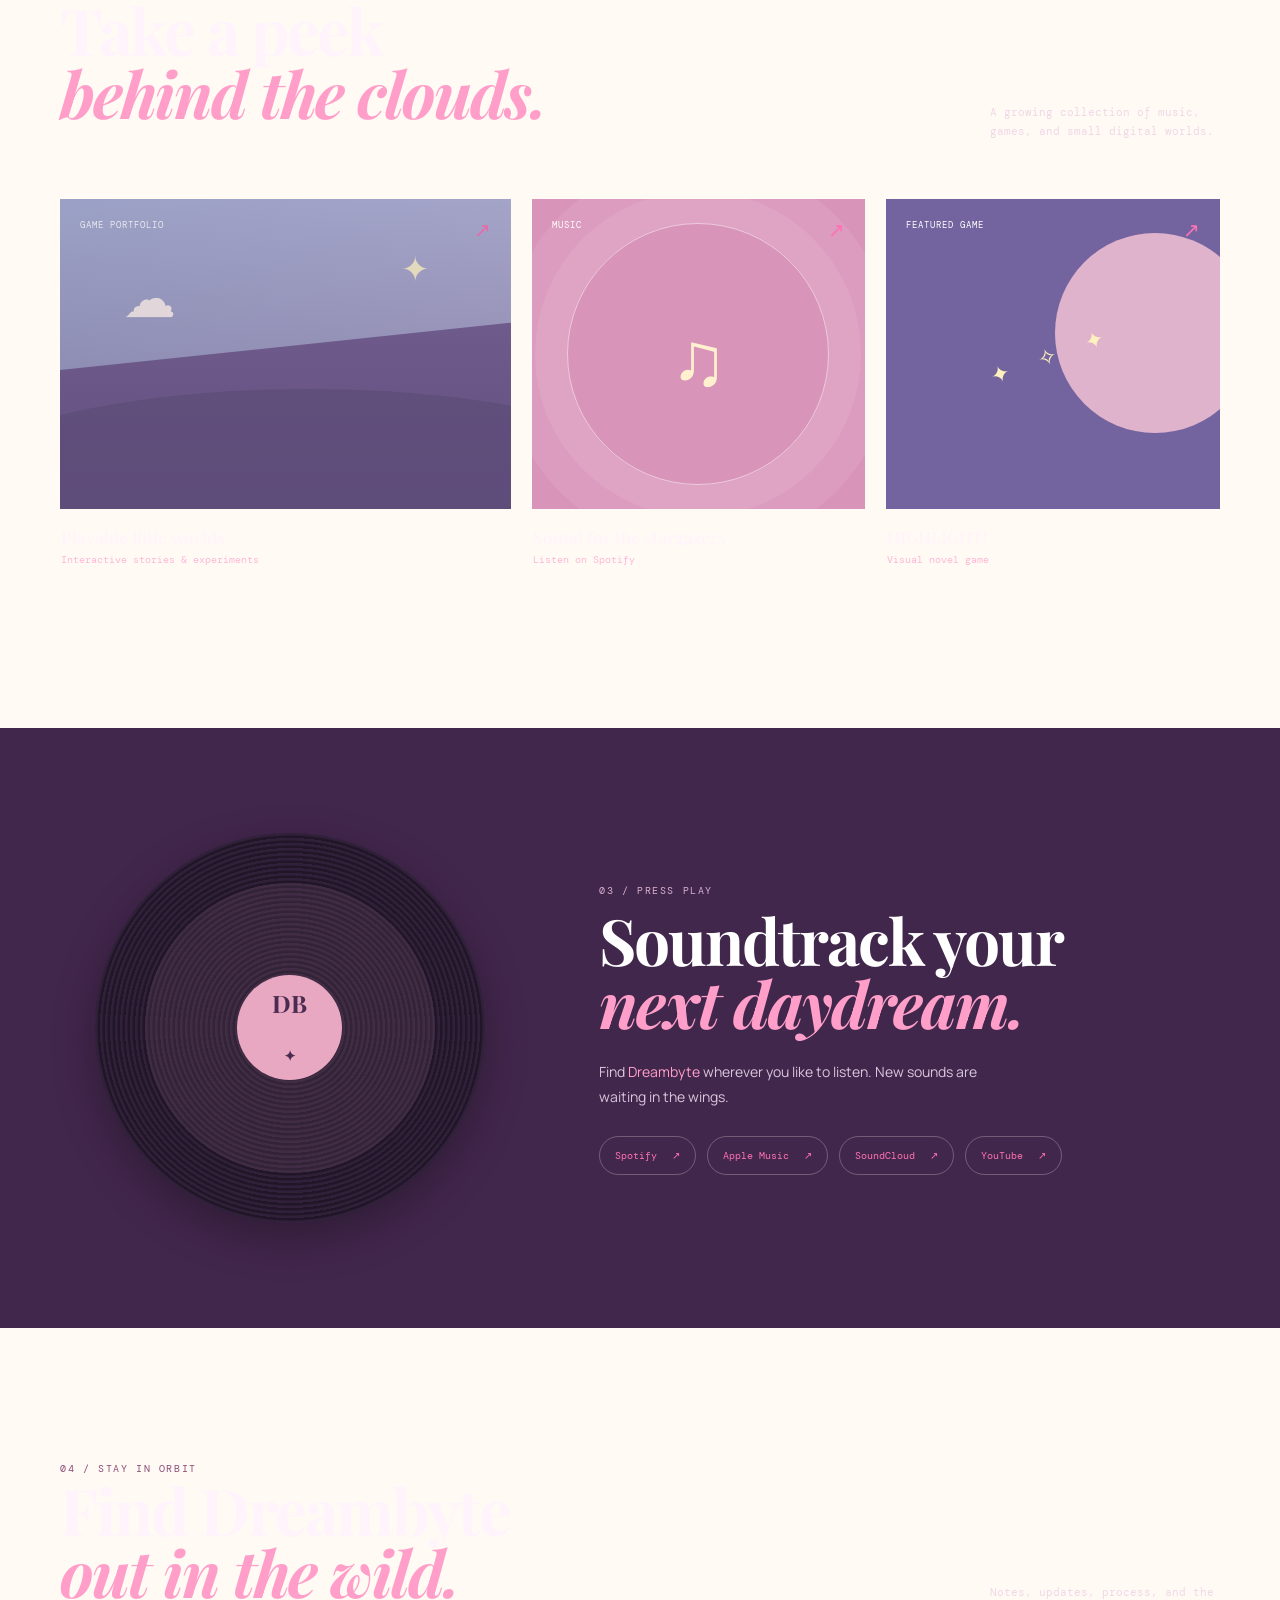
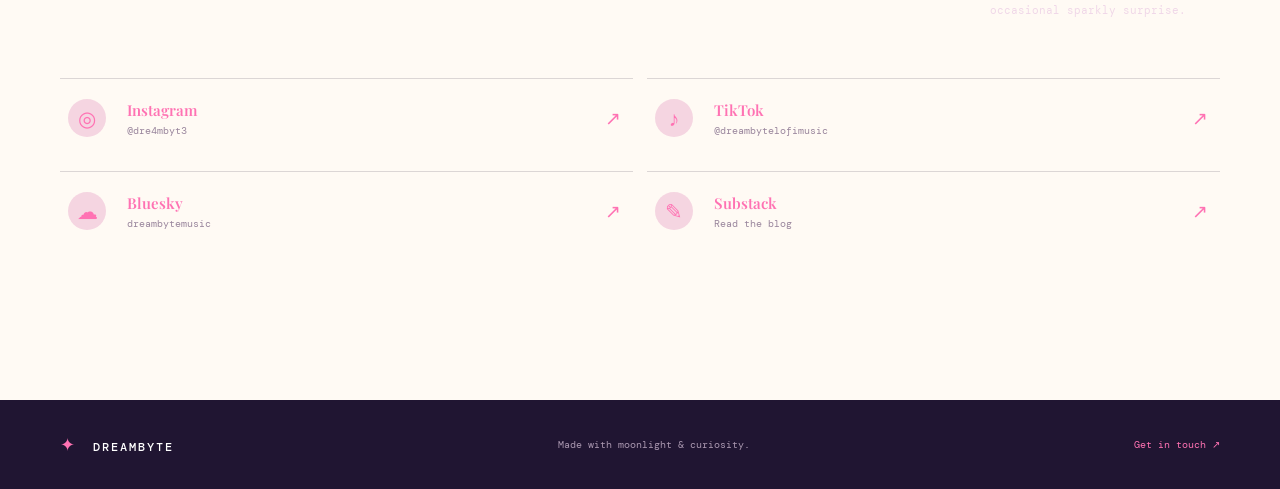
==== commit 89f01523: "removed star" ====
--- a/index.html
+++ b/index.html
@@ -18,7 +18,6 @@
     <span class="cloud cloud-one"></span><span class="cloud cloud-two"></span>
   </div>
 
-  <div class="falling-star" aria-hidden="true"><svg class="star-trail" viewBox="0 0 100 100" preserveAspectRatio="none"><path></path></svg><span class="falling-star-core"><svg class="star-emblem" viewBox="0 0 64 64" aria-hidden="true"><path class="star-glow-shape" d="M32 2C35 2 35 21 39 25C43 29 62 29 62 32C62 35 43 35 39 39C35 43 35 62 32 62C29 62 29 43 25 39C21 35 2 35 2 32C2 29 21 29 25 25C29 21 29 2 32 2Z"></path><path class="star-white-shape" d="M32 8C34 8 34 24 40 28C44 30 56 30 56 32C56 34 44 34 40 36C34 40 34 56 32 56C30 56 30 40 24 36C20 34 8 34 8 32C8 30 20 30 24 28C30 24 30 8 32 8Z"></path><path class="star-pink-shape" d="M32 13C33 13 33 26 39 30C41 31 51 31 51 32C51 33 41 33 39 34C33 38 33 51 32 51C31 51 31 38 25 34C23 33 13 33 13 32C13 31 23 31 25 30C31 26 31 13 32 13Z"></path></svg><i class="star-spark spark-top"></i><i class="star-spark spark-side"></i><i class="star-spark spark-bottom"></i></span></div>
   <header class="topbar">
     <a class="wordmark" href="#top" aria-label="Dreambyte home"><span>✦</span> DREAMBYTE</a>
     <nav aria-label="Main navigation">
--- a/motion-overrides.css
+++ b/motion-overrides.css
@@ -35,16 +35,6 @@
 .section-heading.reveal,.listen-grid.reveal,.social-grid.reveal{transition-duration:.7s}
 @media(max-width:760px){.project-art,.project-large .project-art{height:270px}}
 @media(max-width:430px){.project-art,.project-large .project-art{height:300px}}
-.falling-star{left:0;width:100vw}
-.star-trail{position:absolute;inset:0;width:100%;height:100%;overflow:visible}
-.star-trail path{fill:none;stroke:#ff9fc9;stroke-width:2;stroke-linecap:round;stroke-linejoin:round;filter:drop-shadow(0 0 4px rgba(255,114,179,.8))}
-.falling-star span.falling-star-core{position:absolute;left:0;top:0;width:28px;height:28px;display:block;transform-origin:center;will-change:transform}
-.falling-star-core{filter:drop-shadow(0 0 3px rgba(255,114,179,.85))}
-.star-emblem{position:absolute;inset:-7px;width:42px;height:42px;overflow:visible;filter:drop-shadow(0 0 5px #ff72b3)}
-.star-glow-shape{fill:#ff72b3}.star-white-shape{fill:#fff8fc}.star-pink-shape{fill:#f48ab8}
-.star-spark{position:absolute;width:4px;height:4px;background:#fff4fa;border-radius:50%;box-shadow:0 0 8px 3px #ff72b3;animation:miniTwinkle 1.8s ease-in-out infinite}
-.spark-top{top:1px;left:12px}.spark-side{top:12px;right:1px;animation-delay:-.6s}.spark-bottom{bottom:1px;left:5px;animation-delay:-1.1s}
-
 @keyframes twinkle{0%,100%{opacity:.35;transform:scale(.8)}50%{opacity:1;transform:scale(1.35)}}
 @keyframes moonBreath{0%,100%{transform:translateY(0);box-shadow:0 0 0 20px rgba(248,207,223,.06),0 0 80px rgba(248,207,223,.3)}50%{transform:translateY(-7px);box-shadow:0 0 0 32px rgba(248,207,223,.1),0 0 125px rgba(248,207,223,.5)}}
 @keyframes auraBreath{0%,100%{transform:scale(.96);opacity:.45}50%{transform:scale(1.08);opacity:.9}}
@@ -90,16 +80,6 @@
 .section-heading.reveal,.listen-grid.reveal,.social-grid.reveal{transition-duration:.7s}
 @media(max-width:760px){.project-art,.project-large .project-art{height:270px}}
 @media(max-width:430px){.project-art,.project-large .project-art{height:300px}}
-.falling-star{left:0;width:100vw}
-.star-trail{position:absolute;inset:0;width:100%;height:100%;overflow:visible}
-.star-trail path{fill:none;stroke:#ff9fc9;stroke-width:2;stroke-linecap:round;stroke-linejoin:round;filter:drop-shadow(0 0 4px rgba(255,114,179,.8))}
-.falling-star span.falling-star-core{position:absolute;left:0;top:0;width:28px;height:28px;display:block;transform-origin:center;will-change:transform}
-.falling-star-core{filter:drop-shadow(0 0 3px rgba(255,114,179,.85))}
-.star-emblem{position:absolute;inset:-7px;width:42px;height:42px;overflow:visible;filter:drop-shadow(0 0 5px #ff72b3)}
-.star-glow-shape{fill:#ff72b3}.star-white-shape{fill:#fff8fc}.star-pink-shape{fill:#f48ab8}
-.star-spark{position:absolute;width:4px;height:4px;background:#fff4fa;border-radius:50%;box-shadow:0 0 8px 3px #ff72b3;animation:miniTwinkle 1.8s ease-in-out infinite}
-.spark-top{top:1px;left:12px}.spark-side{top:12px;right:1px;animation-delay:-.6s}.spark-bottom{bottom:1px;left:5px;animation-delay:-1.1s}
-
 @keyframes twinkle{0%,100%{opacity:.35;transform:scale(.8)}50%{opacity:1;transform:scale(1.35)}}
 @keyframes moonBreath{0%,100%{transform:translateY(0);box-shadow:0 0 0 20px rgba(248,207,223,.06),0 0 80px rgba(248,207,223,.3)}50%{transform:translateY(-7px);box-shadow:0 0 0 32px rgba(248,207,223,.1),0 0 125px rgba(248,207,223,.5)}}
 @keyframes auraBreath{0%,100%{transform:scale(.96);opacity:.45}50%{transform:scale(1.08);opacity:.9}}
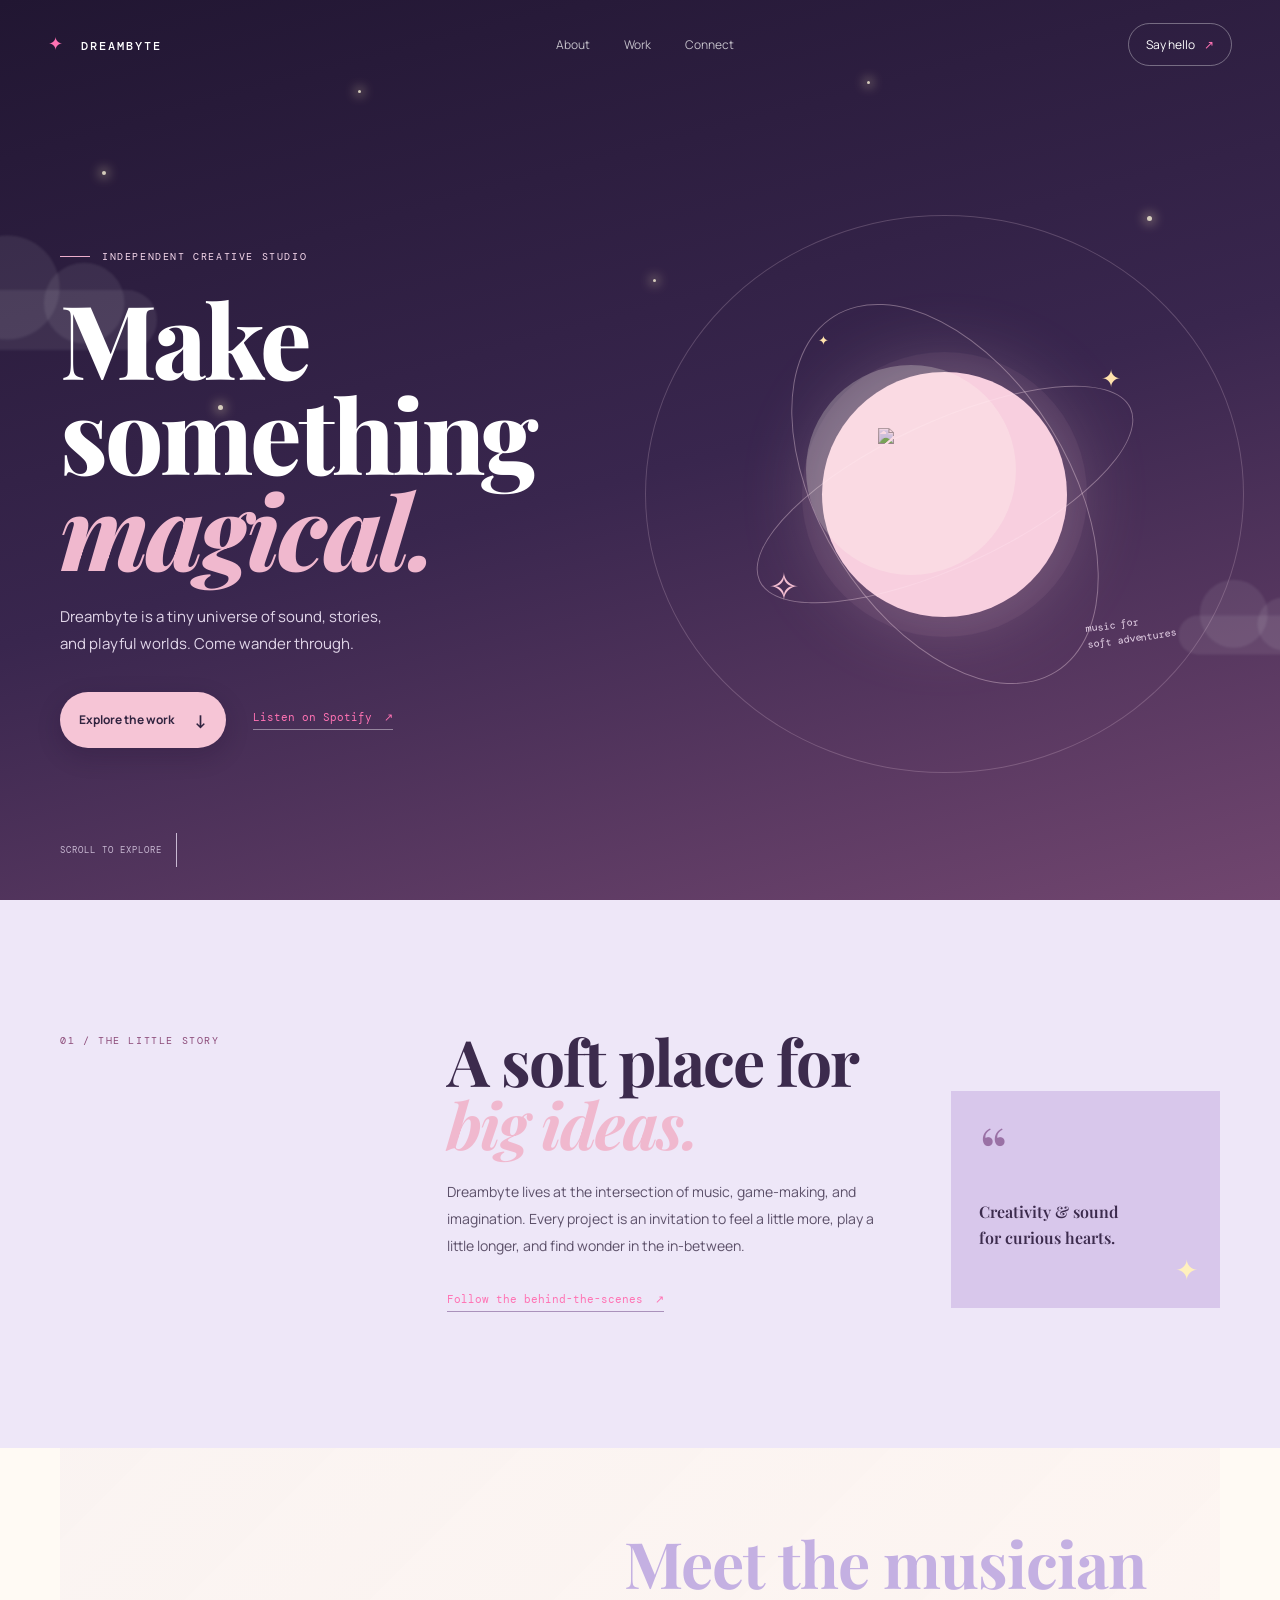
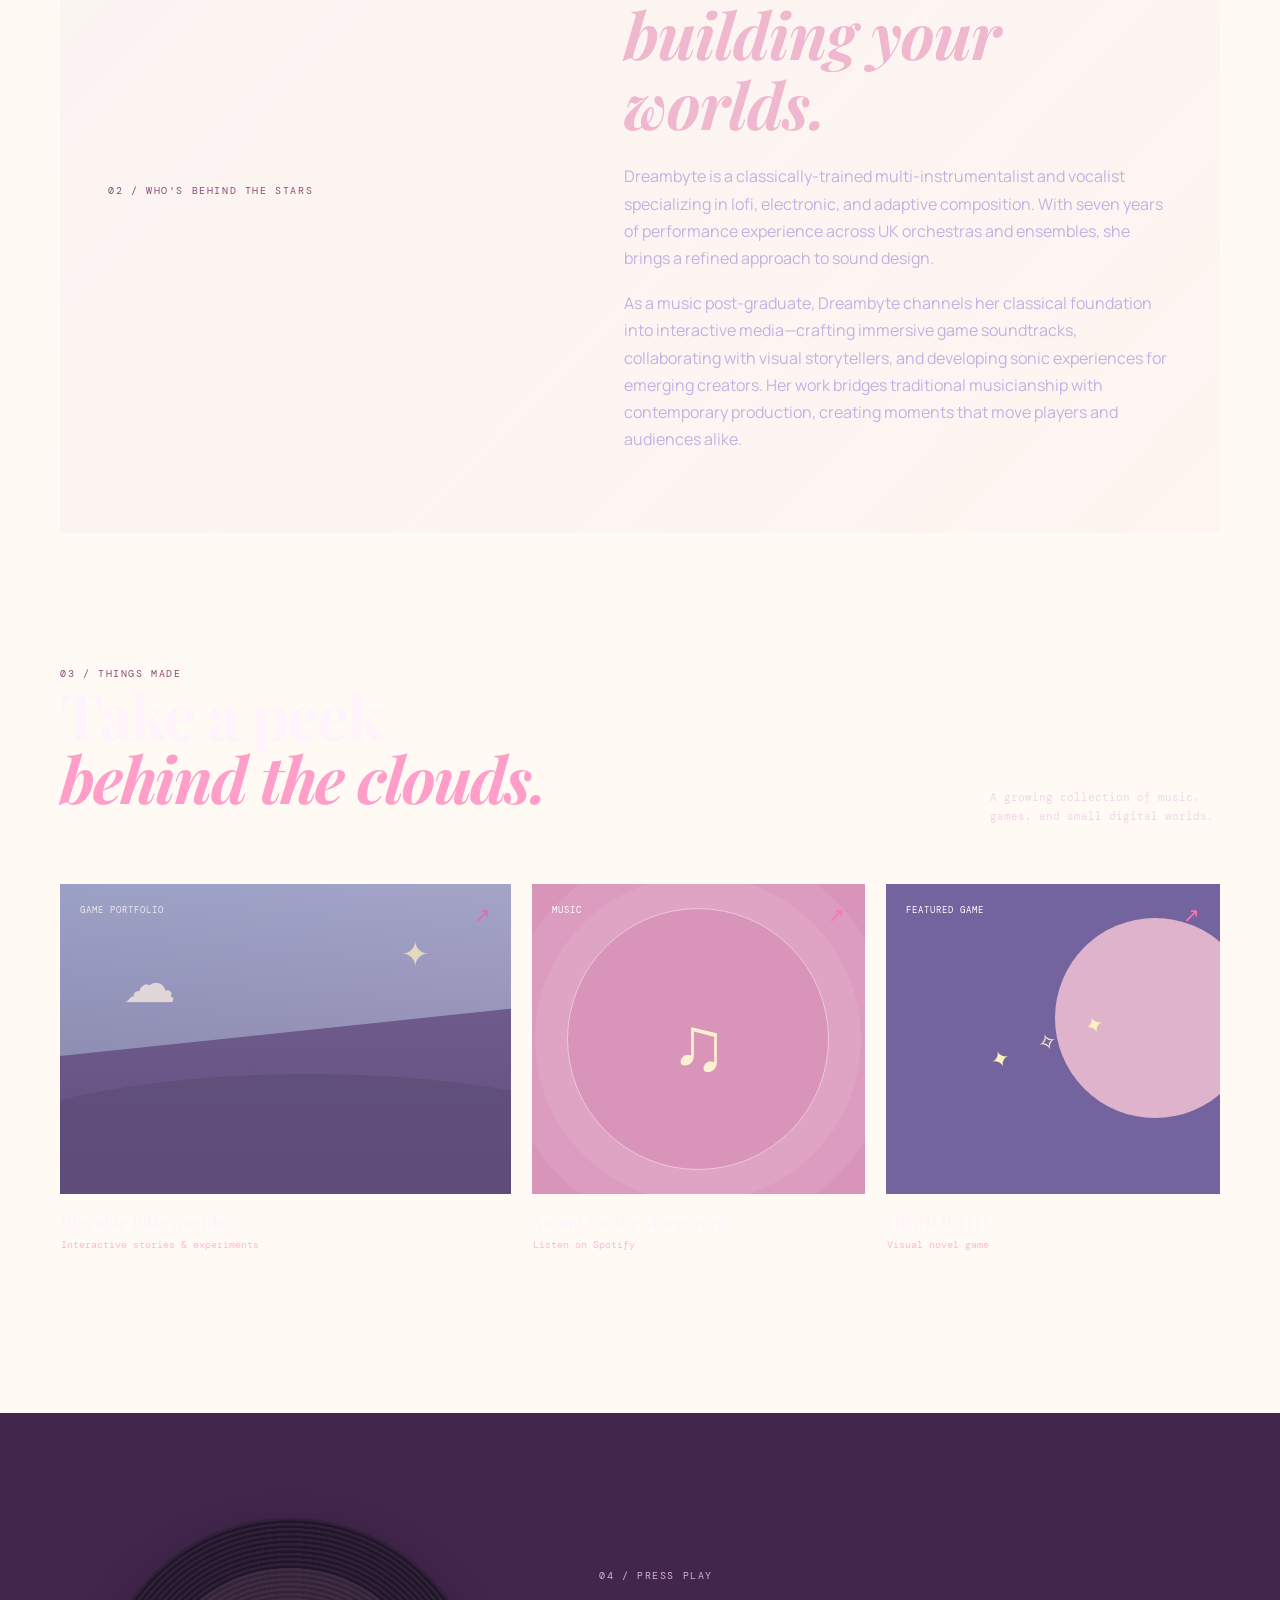
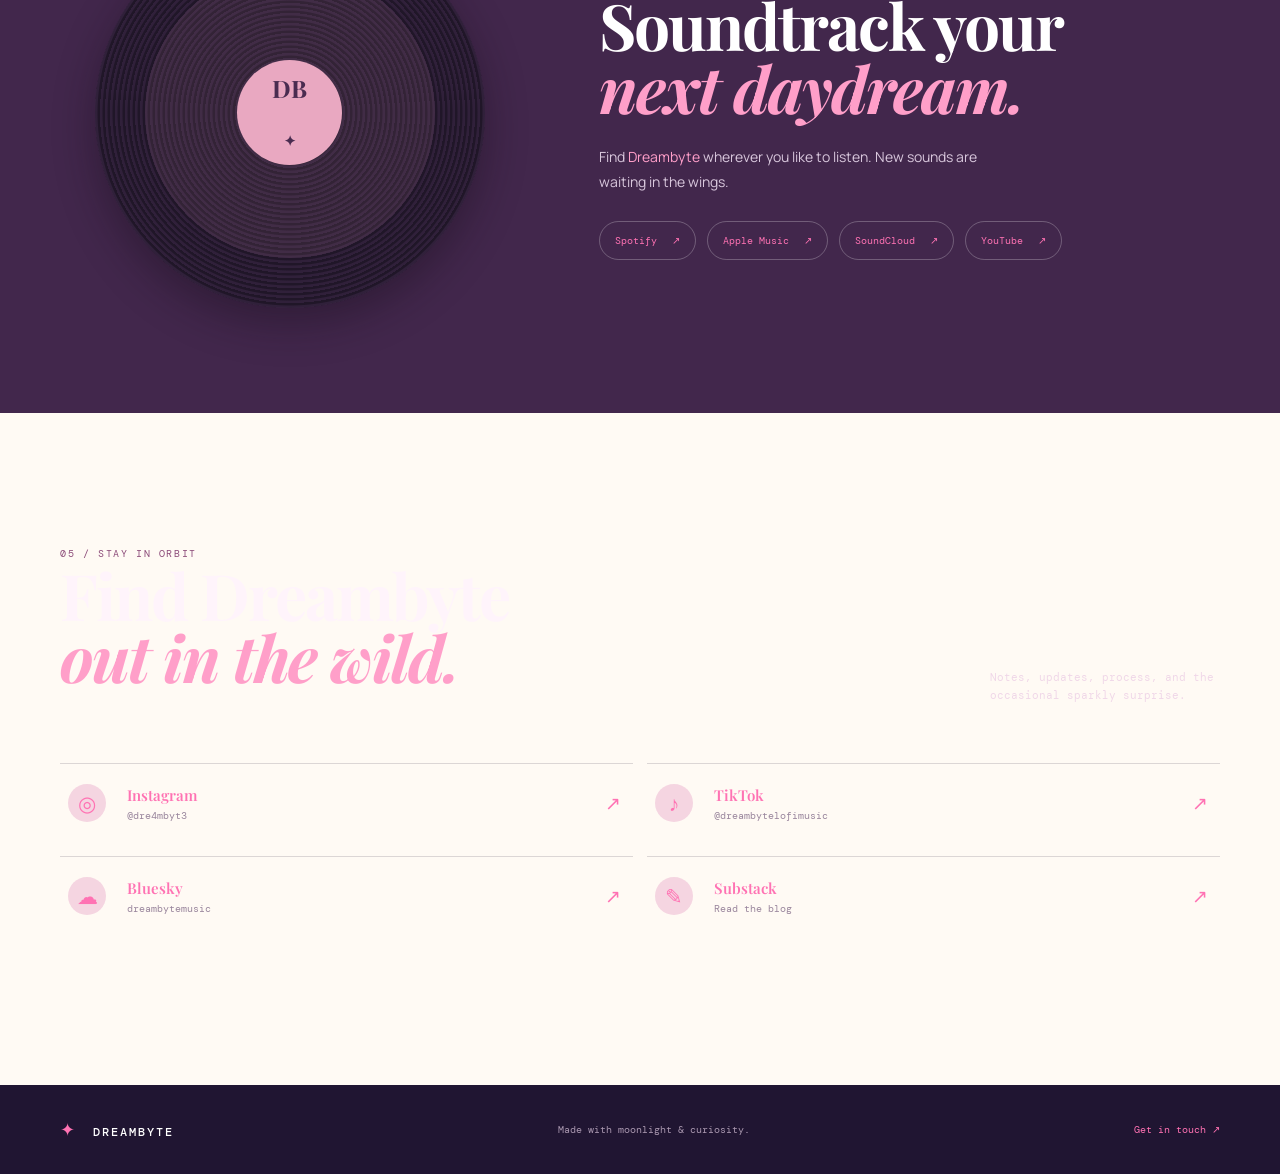
==== commit 025befb9: "about me and logo" ====
--- a/index.html
+++ b/index.html
@@ -10,6 +10,7 @@
   <link href="https://fonts.googleapis.com/css2?family=DM+Mono:wght@400;500&family=Manrope:wght@400;500;600;700;800&family=Playfair+Display:wght@600;700;800&display=swap" rel="stylesheet">
   <link rel="stylesheet" href="styles.css">
   <link rel="stylesheet" href="motion-overrides.css">
+  <link rel="icon" type="image/png" href="dream%20logo.png">
 </head>
 <body>
   <div class="sky" aria-hidden="true">
@@ -54,8 +55,19 @@
       </div>
     </section>
 
+    <section class="about-feature content-wrap">
+      <div class="content-wrap about-grid">
+        <p class="section-kicker">02 / who's behind the stars</p>
+        <div class="about-copy reveal">
+          <h2>Meet the musician<br><em>building your worlds.</em></h2>
+          <p>Dreambyte is a classically-trained multi-instrumentalist and vocalist specializing in lofi, electronic, and adaptive composition. With seven years of performance experience across UK orchestras and ensembles, she brings a refined approach to sound design.</p>
+          <p>As a music post-graduate, Dreambyte channels her classical foundation into interactive media—crafting immersive game soundtracks, collaborating with visual storytellers, and developing sonic experiences for emerging creators. Her work bridges traditional musicianship with contemporary production, creating moments that move players and audiences alike.</p>
+        </div>
+      </div>
+    </section>
+
     <section class="work content-wrap" id="work">
-      <div class="section-heading reveal"><div><p class="section-kicker">02 / things made</p><h2>Take a peek<br><em>behind the clouds.</em></h2></div><p class="section-aside">A growing collection of music, games, and small digital worlds.</p></div>
+      <div class="section-heading reveal"><div><p class="section-kicker">03 / things made</p><h2>Take a peek<br><em>behind the clouds.</em></h2></div><p class="section-aside">A growing collection of music, games, and small digital worlds.</p></div>
       <div class="project-grid">
         <a class="project project-large reveal" href="https://dr3ambyt3.itch.io/" target="_blank" rel="noreferrer"><div class="project-art art-game"><span class="pixel-cloud">☁</span><span class="pixel-sun">✦</span><span class="pixel-hill"></span><span class="project-tag">GAME PORTFOLIO</span><span class="project-arrow">↗</span></div><div class="project-info"><h3>Playable little worlds</h3><p>Interactive stories &amp; experiments</p></div></a>
         <a class="project reveal reveal-delay" href="https://open.spotify.com/artist/1lcnOp2ofuOaB6fXwqsoQ8" target="_blank" rel="noreferrer"><div class="project-art art-music"><span class="music-orb">♫</span><span class="project-tag">MUSIC</span><span class="project-arrow">↗</span></div><div class="project-info"><h3>Sound for the stargazers</h3><p>Listen on Spotify</p></div></a>
@@ -64,10 +76,10 @@
     </section>
 
     <section class="listen-band">
-      <div class="content-wrap listen-grid reveal"><div class="vinyl"><div class="vinyl-label">DB<br><small>✦</small></div></div><div class="listen-copy"><p class="section-kicker">03 / press play</p><h2>Soundtrack your<br><em>next daydream.</em></h2><p>Find <span class="dreambyte-accent">Dreambyte</span> wherever you like to listen. New sounds are waiting in the wings.</p><div class="platforms"><a href="https://open.spotify.com/artist/1lcnOp2ofuOaB6fXwqsoQ8" target="_blank" rel="noreferrer">Spotify <span>↗</span></a><a href="https://music.apple.com/gb/artist/dreambyte/1862592166" target="_blank" rel="noreferrer">Apple Music <span>↗</span></a><a href="https://soundcloud.com/" target="_blank" rel="noreferrer">SoundCloud <span>↗</span></a><a href="https://www.youtube.com/" target="_blank" rel="noreferrer">YouTube <span>↗</span></a></div></div></div>
+      <div class="content-wrap listen-grid reveal"><div class="vinyl"><div class="vinyl-label">DB<br><small>✦</small></div></div><div class="listen-copy"><p class="section-kicker">04 / press play</p><h2>Soundtrack your<br><em>next daydream.</em></h2><p>Find <span class="dreambyte-accent">Dreambyte</span> wherever you like to listen. New sounds are waiting in the wings.</p><div class="platforms"><a href="https://open.spotify.com/artist/1lcnOp2ofuOaB6fXwqsoQ8" target="_blank" rel="noreferrer">Spotify <span>↗</span></a><a href="https://music.apple.com/gb/artist/dreambyte/1862592166" target="_blank" rel="noreferrer">Apple Music <span>↗</span></a><a href="https://soundcloud.com/" target="_blank" rel="noreferrer">SoundCloud <span>↗</span></a><a href="https://www.youtube.com/" target="_blank" rel="noreferrer">YouTube <span>↗</span></a></div></div></div>
     </section>
 
-    <section class="connect content-wrap" id="connect"><div class="section-heading reveal"><div><p class="section-kicker">04 / stay in orbit</p><h2>Find Dreambyte<br><em>out in the wild.</em></h2></div><p class="section-aside">Notes, updates, process, and the occasional sparkly surprise.</p></div><div class="social-grid reveal"><a href="https://www.instagram.com/dre4mbyt3" target="_blank" rel="noreferrer"><span class="social-icon">◎</span><span><b>Instagram</b><small>@dre4mbyt3</small></span><span>↗</span></a><a href="https://www.tiktok.com/@dreambytelofimusic?lang=en-gb" target="_blank" rel="noreferrer"><span class="social-icon">♪</span><span><b>TikTok</b><small>@dreambytelofimusic</small></span><span>↗</span></a><a href="https://bsky.app/profile/dreambytemusic.bsky.social" target="_blank" rel="noreferrer"><span class="social-icon">☁</span><span><b>Bluesky</b><small>dreambytemusic</small></span><span>↗</span></a><a href="https://substack.com/@dreambyte" target="_blank" rel="noreferrer"><span class="social-icon">✎</span><span><b>Substack</b><small>Read the blog</small></span><span>↗</span></a></div></section>
+    <section class="connect content-wrap" id="connect"><div class="section-heading reveal"><div><p class="section-kicker">05 / stay in orbit</p><h2>Find Dreambyte<br><em>out in the wild.</em></h2></div><p class="section-aside">Notes, updates, process, and the occasional sparkly surprise.</p></div><div class="social-grid reveal"><a href="https://www.instagram.com/dre4mbyt3" target="_blank" rel="noreferrer"><span class="social-icon">◎</span><span><b>Instagram</b><small>@dre4mbyt3</small></span><span>↗</span></a><a href="https://www.tiktok.com/@dreambytelofimusic?lang=en-gb" target="_blank" rel="noreferrer"><span class="social-icon">♪</span><span><b>TikTok</b><small>@dreambytelofimusic</small></span><span>↗</span></a><a href="https://bsky.app/profile/dreambytemusic.bsky.social" target="_blank" rel="noreferrer"><span class="social-icon">☁</span><span><b>Bluesky</b><small>dreambytemusic</small></span><span>↗</span></a><a href="https://substack.com/@dreambyte" target="_blank" rel="noreferrer"><span class="social-icon">✎</span><span><b>Substack</b><small>Read the blog</small></span><span>↗</span></a></div></section>
   </main>
 
   <footer><div class="content-wrap footer-inner"><a class="wordmark" href="#top"><span>✦</span> DREAMBYTE</a><p>Made with moonlight &amp; curiosity.</p><a class="footer-mail" href="mailto:dreambytemusic@gmail.com">Get in touch ↗</a></div></footer>
--- a/styles.css
+++ b/styles.css
@@ -1 +1 @@
-:root{--ink:#30233f;--deep:#211632;--plum:#50335d;--lilac:#c4b0e2;--lavender:#eee7f8;--pink:#f5bfd2;--rose:#e987b0;--cream:#fffaf4;--line:rgba(48,35,63,.17);--serif:'Playfair Display',Georgia,serif;--sans:'Manrope',sans-serif;--mono:'DM Mono',monospace}*{box-sizing:border-box}html{scroll-behavior:smooth}body{margin:0;background:var(--cream);color:var(--ink);font-family:var(--sans);overflow-x:hidden}.sky{position:fixed;inset:0;z-index:-2;overflow:hidden;background:linear-gradient(165deg,#211632 0%,#39264e 52%,#71466f 100%)}.sky:after{content:'';position:absolute;inset:0;opacity:.38;background-image:radial-gradient(#fff 1px,transparent 1.2px);background-size:91px 87px;background-position:11px 20px}.star{position:absolute;width:4px;height:4px;background:#fff8db;border-radius:50%;box-shadow:0 0 11px 3px rgba(255,240,185,.5);opacity:.8}.star-one{left:8%;top:19%}.star-two{left:28%;top:10%;width:3px;height:3px}.star-three{right:10%;top:24%;width:5px;height:5px}.star-four{right:32%;top:9%;width:3px;height:3px}.star-five{left:51%;top:31%;width:3px;height:3px}.star-six{left:17%;top:45%;width:5px;height:5px}.cloud{position:absolute;width:180px;height:46px;border-radius:50px;background:rgba(255,255,255,.08);filter:blur(1px)}.cloud:before,.cloud:after{content:'';position:absolute;border-radius:50%;background:inherit}.cloud:before{width:80px;height:80px;left:25px;bottom:8px}.cloud:after{width:62px;height:62px;right:25px;bottom:5px}.cloud-one{top:33%;left:-50px;transform:scale(1.3)}.cloud-two{top:68%;right:-65px;transform:scale(.85)}.content-wrap{width:min(1160px,calc(100% - 96px));margin:auto}.topbar{height:88px;width:min(1280px,calc(100% - 96px));margin:auto;display:flex;align-items:center;justify-content:space-between;color:#fff;position:relative;z-index:2}.wordmark{color:inherit;text-decoration:none;font:500 12px var(--mono);letter-spacing:2px}.wordmark span{color:#ffdca8;font-size:18px;margin-right:7px}.topbar nav{display:flex;gap:34px}.topbar nav a,.top-cta{font-size:12px;color:#fff;text-decoration:none}.topbar nav a{opacity:.72}.topbar nav a:hover{opacity:1}.top-cta{border:1px solid rgba(255,255,255,.35);padding:12px 17px;border-radius:100px}.top-cta span{color:#ffdca8;margin-left:7px}.hero{height:calc(100vh - 88px);min-height:600px;display:grid;grid-template-columns:1.05fr .95fr;align-items:center;position:relative;color:#fff}.eyebrow,.section-kicker{font:10px var(--mono);letter-spacing:1.6px;text-transform:uppercase}.eyebrow{display:flex;align-items:center;gap:12px;color:#f6d8ec}.eyebrow-line{width:30px;height:1px;background:#edaecc}.hero h1{font:800 clamp(62px,8vw,112px)/.93 var(--serif);letter-spacing:-3px;margin:27px 0}.hero h1 em,.intro-copy h2 em,.section-heading h2 em,.listen-copy h2 em{font-style:italic;color:#f0b8ce}.hero-intro{width:350px;color:#e1d6e9;font-size:15px;line-height:1.8}.hero-actions{display:flex;align-items:center;gap:27px;margin-top:35px}.button{display:inline-flex;gap:20px;align-items:center;text-decoration:none;font-size:12px;font-weight:700}.button-primary{background:#f6c5d6;color:var(--ink);padding:16px 19px;border-radius:100px;box-shadow:0 8px 24px rgba(24,12,39,.2)}.button-primary span{font-size:18px}.text-link{color:#fff;text-decoration:none;font:11px var(--mono);border-bottom:1px solid rgba(255,255,255,.42);padding-bottom:5px}.text-link span{color:#f5bfd2;margin-left:5px}.hero-art{height:510px;position:relative;display:flex;align-items:center;justify-content:center}.moon{width:245px;height:245px;border-radius:50%;background:#f8cfdf;box-shadow:0 0 0 20px rgba(248,207,223,.06),0 0 80px rgba(248,207,223,.3);overflow:hidden;display:flex;align-items:center;justify-content:center;animation:float 6s ease-in-out infinite}.moon:before{content:'';position:absolute;width:210px;height:210px;border-radius:50%;background:rgba(255,250,237,.25);transform:translate(-34px,-24px)}.moon img{position:relative;width:133px;height:133px;object-fit:contain;mix-blend-mode:multiply;opacity:.8}.orbit{position:absolute;border:1px solid rgba(255,227,237,.36);border-radius:50%;transform:rotate(-25deg)}.orbit-a{width:410px;height:145px}.orbit-b{width:420px;height:250px;transform:rotate(58deg)}.spark{position:absolute;color:#ffe2ac;font-size:24px}.spark-a{top:24%;right:18%}.spark-b{bottom:27%;left:18%;font-size:38px;color:#f5bfd2}.spark-c{top:18%;left:27%;font-size:13px}.art-note{position:absolute;right:8%;bottom:18%;font:10px/1.6 var(--mono);color:#e9d6eb;transform:rotate(-8deg)}.scroll-cue{position:absolute;bottom:33px;left:0;display:flex;align-items:center;gap:14px;color:#c9b9d3;font:9px var(--mono);text-transform:uppercase;letter-spacing:1px}.scroll-cue i{height:34px;width:1px;background:#c9b9d3;display:block}.falling-star{position:fixed;z-index:4;left:20px;top:0;width:2px;height:100vh;pointer-events:none}.falling-star:before{content:'';position:absolute;left:0;top:8vh;width:1px;height:84vh;background:linear-gradient(to bottom,transparent,rgba(248,191,214,.55),transparent)}.falling-star span{position:absolute;top:8vh;left:-4px;width:10px;height:10px;background:#fff3b1;border-radius:50%;box-shadow:0 0 15px 5px #efa8c3;transition:top .1s linear}.intro-band{background:var(--lavender);padding:130px 0 140px;position:relative}.intro-grid{display:grid;grid-template-columns:1fr 1.35fr .8fr;gap:50px}.section-kicker{color:#9b779e;margin:4px 0}.intro-copy h2,.section-heading h2,.listen-copy h2{font:700 clamp(43px,5vw,68px)/.98 var(--serif);letter-spacing:-2px;margin:0 0 24px}.intro-copy p{max-width:510px;color:#5c5069;font-size:14px;line-height:1.9;margin-bottom:27px}.dark-link{color:var(--plum);border-color:#aa92bb}.quote-card{background:#d8c7eb;padding:42px 28px;align-self:end;min-height:200px;position:relative}.quote-mark{font:70px var(--serif);line-height:.5;color:#9a71a5}.quote-card p{font:600 16px/1.6 var(--serif);margin-top:15px}.quote-star{position:absolute;right:22px;bottom:20px;color:#fff0be;font-size:28px}.work{padding:130px 0 145px}.section-heading{display:flex;justify-content:space-between;align-items:end;margin-bottom:50px}.section-aside{font:11px/1.7 var(--mono);color:#8f7b91;max-width:230px;margin:0 0 8px}.project-grid{display:grid;grid-template-columns:1.35fr 1fr 1fr;gap:21px}.project{text-decoration:none;color:var(--ink)}.project-art{height:310px;position:relative;overflow:hidden}.project-large .project-art{height:390px}.art-game{background:#acc0e5}.art-game:before{content:'';position:absolute;inset:48% -10% -20%;background:#7c699b;transform:rotate(-6deg)}.pixel-cloud{position:absolute;top:20%;left:14%;font-size:53px;color:#fff0e7}.pixel-sun{position:absolute;top:15%;right:18%;font-size:34px;color:#fff2bd}.pixel-hill{position:absolute;width:170%;height:220px;bottom:-100px;left:-30%;background:#5e4b78;border-radius:50%}.art-music{background:#d994b9;display:flex;align-items:center;justify-content:center}.art-music:before{content:'';position:absolute;width:260px;height:260px;border:1px solid rgba(255,255,255,.5);border-radius:50%;box-shadow:0 0 0 32px rgba(255,255,255,.08),0 0 0 64px rgba(255,255,255,.08)}.music-orb{font:75px var(--serif);color:#fff1d0;z-index:1}.art-highlight{background:#73649f;display:flex;align-items:center;justify-content:center}.art-highlight:before{content:'';position:absolute;width:200px;height:200px;background:#f4c1d5;border-radius:50%;top:34px;right:-35px;opacity:.85}.highlight-stars{color:#fff1bd;font-size:23px;letter-spacing:13px;z-index:1;transform:rotate(-20deg)}.project-tag{position:absolute;top:20px;left:20px;color:#fff;font:9px var(--mono);letter-spacing:1px}.project-arrow{position:absolute;top:17px;right:20px;color:#fff;font-size:20px}.project-info{padding:17px 1px}.project-info h3{font:600 17px var(--serif);margin:0 0 5px}.project-info p{font:10px var(--mono);color:#978799;margin:0}.listen-band{background:#42274c;color:#fff;padding:105px 0}.listen-grid{display:grid;grid-template-columns:.85fr 1.15fr;align-items:center;gap:80px}.vinyl{width:min(390px,80vw);aspect-ratio:1;border-radius:50%;background:repeating-radial-gradient(circle,#201628 0 2px,#30203a 3px 5px);box-shadow:0 15px 40px rgba(22,12,26,.4);display:grid;place-items:center;margin:auto}.vinyl:after{content:'';position:absolute;width:290px;height:290px;border-radius:50%;background:#d990b4;opacity:.1}.vinyl-label{width:105px;height:105px;border-radius:50%;background:#e9a8c1;color:#4a2c50;display:grid;place-items:center;text-align:center;font:700 24px var(--serif);line-height:.7;z-index:1}.vinyl-label small{font-size:14px}.listen-copy .section-kicker{color:#dab1cf}.listen-copy h2{margin-top:12px}.listen-copy>p:not(.section-kicker){font-size:14px;color:#d8c7dc;line-height:1.8;max-width:400px}.platforms{display:flex;flex-wrap:wrap;gap:11px;margin-top:27px}.platforms a{color:#fff;text-decoration:none;border:1px solid rgba(255,255,255,.25);border-radius:100px;padding:12px 15px;font:10px var(--mono)}.platforms span{color:#f6bdcf;margin-left:9px}.connect{padding:130px 0 150px}.social-grid{display:grid;grid-template-columns:1fr 1fr;gap:14px}.social-grid a{display:grid;grid-template-columns:44px 1fr 20px;align-items:center;gap:15px;border-top:1px solid var(--line);padding:20px 8px;color:var(--ink);text-decoration:none}.social-grid a:hover{color:#a35781}.social-icon{width:38px;height:38px;background:#f5d5e1;display:grid;place-items:center;border-radius:50%;font-size:21px}.social-grid b{display:block;font:600 15px var(--serif)}.social-grid small{display:block;font:10px var(--mono);color:#99859c;margin-top:4px}.social-grid a>span:last-child{font-size:19px}footer{background:#201532;color:#fff;padding:28px 0}.footer-inner{display:flex;justify-content:space-between;align-items:center}.footer-inner p{font:10px var(--mono);color:#aa98b0}.footer-mail{color:#f5bfd2;text-decoration:none;font:10px var(--mono)}.reveal{opacity:0;transform:translateY(22px);transition:opacity .7s ease,transform .7s ease}.reveal.is-visible{opacity:1;transform:none}.reveal-delay{transition-delay:.14s}@keyframes float{0%,100%{transform:translateY(0)}50%{transform:translateY(-13px)}}@media(max-width:760px){.content-wrap,.topbar{width:calc(100% - 42px)}.topbar{height:70px}.topbar nav{display:none}.top-cta{padding:10px 13px}.hero{height:auto;min-height:850px;display:block;padding-top:90px}.hero h1{font-size:68px;letter-spacing:-2px}.hero-intro{width:auto;max-width:330px}.hero-art{height:400px;margin-top:5px}.moon{width:190px;height:190px}.moon img{width:105px;height:105px}.orbit-a{width:300px}.orbit-b{width:300px}.art-note{right:0;bottom:10%}.scroll-cue{bottom:22px}.intro-band,.work,.connect{padding:85px 0}.intro-grid{grid-template-columns:1fr;gap:35px}.quote-card{max-width:270px}.section-heading{display:block;margin-bottom:35px}.section-aside{margin-top:18px}.project-grid{grid-template-columns:1fr 1fr;gap:20px}.project-large{grid-column:span 2}.project-art,.project-large .project-art{height:270px}.listen-band{padding:75px 0}.listen-grid{grid-template-columns:1fr;gap:48px}.vinyl{width:280px}.social-grid{grid-template-columns:1fr}.footer-inner{flex-wrap:wrap;gap:18px}.footer-inner p{order:3;width:100%;margin:0}.falling-star{left:10px}}@media(max-width:430px){.hero h1{font-size:57px}.hero-actions{align-items:flex-start;flex-direction:column;gap:20px}.project-grid{grid-template-columns:1fr}.project-large{grid-column:auto}.project-art,.project-large .project-art{height:300px}.listen-copy h2{font-size:48px}}
+:root{--ink:#30233f;--deep:#211632;--plum:#50335d;--lilac:#c4b0e2;--lavender:#eee7f8;--pink:#f5bfd2;--rose:#e987b0;--cream:#fffaf4;--line:rgba(48,35,63,.17);--serif:'Playfair Display',Georgia,serif;--sans:'Manrope',sans-serif;--mono:'DM Mono',monospace}*{box-sizing:border-box}html{scroll-behavior:smooth}body{margin:0;background:var(--cream);color:var(--ink);font-family:var(--sans);overflow-x:hidden}.sky{position:fixed;inset:0;z-index:-2;overflow:hidden;background:linear-gradient(165deg,#211632 0%,#39264e 52%,#71466f 100%)}.sky:after{content:'';position:absolute;inset:0;opacity:.38;background-image:radial-gradient(#fff 1px,transparent 1.2px);background-size:91px 87px;background-position:11px 20px}.star{position:absolute;width:4px;height:4px;background:#fff8db;border-radius:50%;box-shadow:0 0 11px 3px rgba(255,240,185,.5);opacity:.8}.star-one{left:8%;top:19%}.star-two{left:28%;top:10%;width:3px;height:3px}.star-three{right:10%;top:24%;width:5px;height:5px}.star-four{right:32%;top:9%;width:3px;height:3px}.star-five{left:51%;top:31%;width:3px;height:3px}.star-six{left:17%;top:45%;width:5px;height:5px}.cloud{position:absolute;width:180px;height:46px;border-radius:50px;background:rgba(255,255,255,.08);filter:blur(1px)}.cloud:before,.cloud:after{content:'';position:absolute;border-radius:50%;background:inherit}.cloud:before{width:80px;height:80px;left:25px;bottom:8px}.cloud:after{width:62px;height:62px;right:25px;bottom:5px}.cloud-one{top:33%;left:-50px;transform:scale(1.3)}.cloud-two{top:68%;right:-65px;transform:scale(.85)}.content-wrap{width:min(1160px,calc(100% - 96px));margin:auto}.topbar{height:88px;width:min(1280px,calc(100% - 96px));margin:auto;display:flex;align-items:center;justify-content:space-between;color:#fff;position:relative;z-index:2}.wordmark{color:inherit;text-decoration:none;font:500 12px var(--mono);letter-spacing:2px}.wordmark span{color:#ffdca8;font-size:18px;margin-right:7px}.topbar nav{display:flex;gap:34px}.topbar nav a,.top-cta{font-size:12px;color:#fff;text-decoration:none}.topbar nav a{opacity:.72}.topbar nav a:hover{opacity:1}.top-cta{border:1px solid rgba(255,255,255,.35);padding:12px 17px;border-radius:100px}.top-cta span{color:#ffdca8;margin-left:7px}.hero{height:calc(100vh - 88px);min-height:600px;display:grid;grid-template-columns:1.05fr .95fr;align-items:center;position:relative;color:#fff}.eyebrow,.section-kicker{font:10px var(--mono);letter-spacing:1.6px;text-transform:uppercase}.eyebrow{display:flex;align-items:center;gap:12px;color:#f6d8ec}.eyebrow-line{width:30px;height:1px;background:#edaecc}.hero h1{font:800 clamp(62px,8vw,112px)/.93 var(--serif);letter-spacing:-3px;margin:27px 0}.hero h1 em,.intro-copy h2 em,.section-heading h2 em,.listen-copy h2 em{font-style:italic;color:#f0b8ce}.hero-intro{width:350px;color:#e1d6e9;font-size:15px;line-height:1.8}.hero-actions{display:flex;align-items:center;gap:27px;margin-top:35px}.button{display:inline-flex;gap:20px;align-items:center;text-decoration:none;font-size:12px;font-weight:700}.button-primary{background:#f6c5d6;color:var(--ink);padding:16px 19px;border-radius:100px;box-shadow:0 8px 24px rgba(24,12,39,.2)}.button-primary span{font-size:18px}.text-link{color:#fff;text-decoration:none;font:11px var(--mono);border-bottom:1px solid rgba(255,255,255,.42);padding-bottom:5px}.text-link span{color:#f5bfd2;margin-left:5px}.hero-art{height:510px;position:relative;display:flex;align-items:center;justify-content:center}.moon{width:245px;height:245px;border-radius:50%;background:#f8cfdf;box-shadow:0 0 0 20px rgba(248,207,223,.06),0 0 80px rgba(248,207,223,.3);overflow:hidden;display:flex;align-items:center;justify-content:center;animation:float 6s ease-in-out infinite}.moon:before{content:'';position:absolute;width:210px;height:210px;border-radius:50%;background:rgba(255,250,237,.25);transform:translate(-34px,-24px)}.moon img{position:relative;width:133px;height:133px;object-fit:contain;mix-blend-mode:multiply;opacity:.8}.orbit{position:absolute;border:1px solid rgba(255,227,237,.36);border-radius:50%;transform:rotate(-25deg)}.orbit-a{width:410px;height:145px}.orbit-b{width:420px;height:250px;transform:rotate(58deg)}.spark{position:absolute;color:#ffe2ac;font-size:24px}.spark-a{top:24%;right:18%}.spark-b{bottom:27%;left:18%;font-size:38px;color:#f5bfd2}.spark-c{top:18%;left:27%;font-size:13px}.art-note{position:absolute;right:8%;bottom:18%;font:10px/1.6 var(--mono);color:#e9d6eb;transform:rotate(-8deg)}.scroll-cue{position:absolute;bottom:33px;left:0;display:flex;align-items:center;gap:14px;color:#c9b9d3;font:9px var(--mono);text-transform:uppercase;letter-spacing:1px}.scroll-cue i{height:34px;width:1px;background:#c9b9d3;display:block}.falling-star{position:fixed;z-index:4;left:20px;top:0;width:2px;height:100vh;pointer-events:none}.falling-star:before{content:'';position:absolute;left:0;top:8vh;width:1px;height:84vh;background:linear-gradient(to bottom,transparent,rgba(248,191,214,.55),transparent)}.falling-star span{position:absolute;top:8vh;left:-4px;width:10px;height:10px;background:#fff3b1;border-radius:50%;box-shadow:0 0 15px 5px #efa8c3;transition:top .1s linear}.intro-band{background:var(--lavender);padding:130px 0 140px;position:relative}.intro-grid{display:grid;grid-template-columns:1fr 1.35fr .8fr;gap:50px}.section-kicker{color:#9b779e;margin:4px 0}.intro-copy h2,.section-heading h2,.listen-copy h2{font:700 clamp(43px,5vw,68px)/.98 var(--serif);letter-spacing:-2px;margin:0 0 24px}.intro-copy p{max-width:510px;color:#5c5069;font-size:14px;line-height:1.9;margin-bottom:27px}.dark-link{color:var(--plum);border-color:#aa92bb}.quote-card{background:#d8c7eb;padding:42px 28px;align-self:end;min-height:200px;position:relative}.quote-mark{font:70px var(--serif);line-height:.5;color:#9a71a5}.quote-card p{font:600 16px/1.6 var(--serif);margin-top:15px}.quote-star{position:absolute;right:22px;bottom:20px;color:#fff0be;font-size:28px}.work{padding:130px 0 145px}.section-heading{display:flex;justify-content:space-between;align-items:end;margin-bottom:50px}.section-aside{font:11px/1.7 var(--mono);color:#8f7b91;max-width:230px;margin:0 0 8px}.project-grid{display:grid;grid-template-columns:1.35fr 1fr 1fr;gap:21px}.project{text-decoration:none;color:var(--ink)}.project-art{height:310px;position:relative;overflow:hidden}.project-large .project-art{height:390px}.art-game{background:#acc0e5}.art-game:before{content:'';position:absolute;inset:48% -10% -20%;background:#7c699b;transform:rotate(-6deg)}.pixel-cloud{position:absolute;top:20%;left:14%;font-size:53px;color:#fff0e7}.pixel-sun{position:absolute;top:15%;right:18%;font-size:34px;color:#fff2bd}.pixel-hill{position:absolute;width:170%;height:220px;bottom:-100px;left:-30%;background:#5e4b78;border-radius:50%}.art-music{background:#d994b9;display:flex;align-items:center;justify-content:center}.art-music:before{content:'';position:absolute;width:260px;height:260px;border:1px solid rgba(255,255,255,.5);border-radius:50%;box-shadow:0 0 0 32px rgba(255,255,255,.08),0 0 0 64px rgba(255,255,255,.08)}.music-orb{font:75px var(--serif);color:#fff1d0;z-index:1}.art-highlight{background:#73649f;display:flex;align-items:center;justify-content:center}.art-highlight:before{content:'';position:absolute;width:200px;height:200px;background:#f4c1d5;border-radius:50%;top:34px;right:-35px;opacity:.85}.highlight-stars{color:#fff1bd;font-size:23px;letter-spacing:13px;z-index:1;transform:rotate(-20deg)}.project-tag{position:absolute;top:20px;left:20px;color:#fff;font:9px var(--mono);letter-spacing:1px}.project-arrow{position:absolute;top:17px;right:20px;color:#fff;font-size:20px}.project-info{padding:17px 1px}.project-info h3{font:600 17px var(--serif);margin:0 0 5px}.project-info p{font:10px var(--mono);color:#978799;margin:0}.listen-band{background:#42274c;color:#fff;padding:105px 0}.listen-grid{display:grid;grid-template-columns:.85fr 1.15fr;align-items:center;gap:80px}.vinyl{width:min(390px,80vw);aspect-ratio:1;border-radius:50%;background:repeating-radial-gradient(circle,#201628 0 2px,#30203a 3px 5px);box-shadow:0 15px 40px rgba(22,12,26,.4);display:grid;place-items:center;margin:auto}.vinyl:after{content:'';position:absolute;width:290px;height:290px;border-radius:50%;background:#d990b4;opacity:.1}.vinyl-label{width:105px;height:105px;border-radius:50%;background:#e9a8c1;color:#4a2c50;display:grid;place-items:center;text-align:center;font:700 24px var(--serif);line-height:.7;z-index:1}.vinyl-label small{font-size:14px}.listen-copy .section-kicker{color:#dab1cf}.listen-copy h2{margin-top:12px}.listen-copy>p:not(.section-kicker){font-size:14px;color:#d8c7dc;line-height:1.8;max-width:400px}.platforms{display:flex;flex-wrap:wrap;gap:11px;margin-top:27px}.platforms a{color:#fff;text-decoration:none;border:1px solid rgba(255,255,255,.25);border-radius:100px;padding:12px 15px;font:10px var(--mono)}.platforms span{color:#f6bdcf;margin-left:9px}.connect{padding:130px 0 150px}.social-grid{display:grid;grid-template-columns:1fr 1fr;gap:14px}.social-grid a{display:grid;grid-template-columns:44px 1fr 20px;align-items:center;gap:15px;border-top:1px solid var(--line);padding:20px 8px;color:var(--ink);text-decoration:none}.social-grid a:hover{color:#a35781}.social-icon{width:38px;height:38px;background:#f5d5e1;display:grid;place-items:center;border-radius:50%;font-size:21px}.social-grid b{display:block;font:600 15px var(--serif)}.social-grid small{display:block;font:10px var(--mono);color:#99859c;margin-top:4px}.social-grid a>span:last-child{font-size:19px}footer{background:#201532;color:#fff;padding:28px 0}.footer-inner{display:flex;justify-content:space-between;align-items:center}.footer-inner p{font:10px var(--mono);color:#aa98b0}.footer-mail{color:#f5bfd2;text-decoration:none;font:10px var(--mono)}.reveal{opacity:0;transform:translateY(22px);transition:opacity .7s ease,transform .7s ease}.reveal.is-visible{opacity:1;transform:none}.reveal-delay{transition-delay:.14s}@keyframes float{0%,100%{transform:translateY(0)}50%{transform:translateY(-13px)}}@media(max-width:760px){.content-wrap,.topbar{width:calc(100% - 42px)}.topbar{height:70px}.topbar nav{display:none}.top-cta{padding:10px 13px}.hero{height:auto;min-height:850px;display:block;padding-top:90px}.hero h1{font-size:68px;letter-spacing:-2px}.hero-intro{width:auto;max-width:330px}.hero-art{height:400px;margin-top:5px}.moon{width:190px;height:190px}.moon img{width:105px;height:105px}.orbit-a{width:300px}.orbit-b{width:300px}.art-note{right:0;bottom:10%}.scroll-cue{bottom:22px}.intro-band,.work,.connect{padding:85px 0}.intro-grid{grid-template-columns:1fr;gap:35px}.quote-card{max-width:270px}.section-heading{display:block;margin-bottom:35px}.section-aside{margin-top:18px}.project-grid{grid-template-columns:1fr 1fr;gap:20px}.project-large{grid-column:span 2}.project-art,.project-large .project-art{height:270px}.listen-band{padding:75px 0}.listen-grid{grid-template-columns:1fr;gap:48px}.vinyl{width:280px}.social-grid{grid-template-columns:1fr}.footer-inner{flex-wrap:wrap;gap:18px}.footer-inner p{order:3;width:100%;margin:0}.falling-star{left:10px}}@media(max-width:430px){.hero h1{font-size:57px}.hero-actions{align-items:flex-start;flex-direction:column;gap:20px}.project-grid{grid-template-columns:1fr}.project-large{grid-column:auto}.project-art,.project-large .project-art{height:300px}.listen-copy h2{font-size:48px}}.about-feature{padding:80px 0;background:linear-gradient(135deg,rgba(196,176,226,.08) 0%,rgba(229,135,176,.04) 100%)}.about-grid{display:grid;grid-template-columns:1fr 1.2fr;gap:60px;align-items:center}.about-copy{line-height:1.7}.about-copy h2{font:700 clamp(42px,6vw,64px)/1.1 var(--serif);letter-spacing:-1px;margin:0 0 24px;color:var(--lilac)}.about-copy h2 em{color:#f0b8ce;font-style:italic}.about-copy p{font:400 16px/1.7 var(--sans);color:var(--lilac);margin:0 0 18px}.about-copy p:last-child{margin-bottom:0}@media(max-width:760px){.about-grid{grid-template-columns:1fr;gap:40px}.about-copy h2{font-size:clamp(32px,8vw,48px)}}}
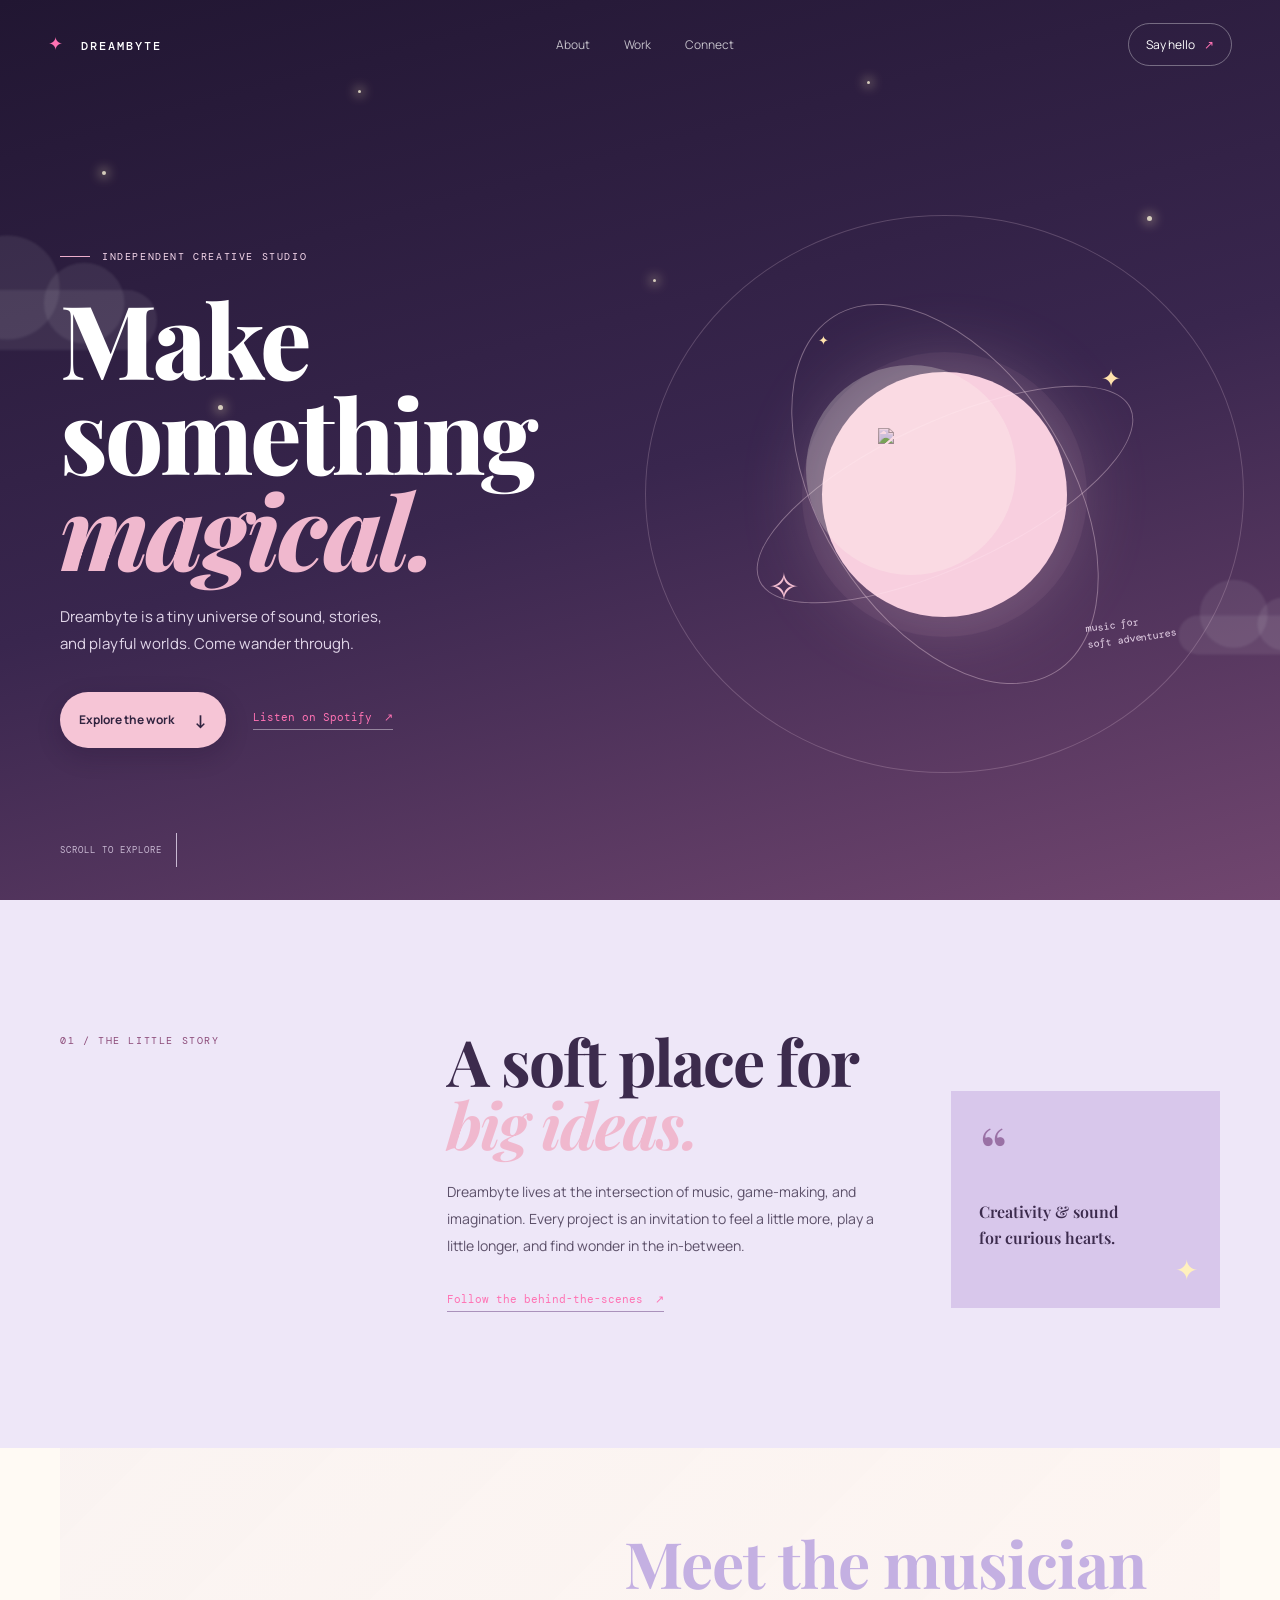
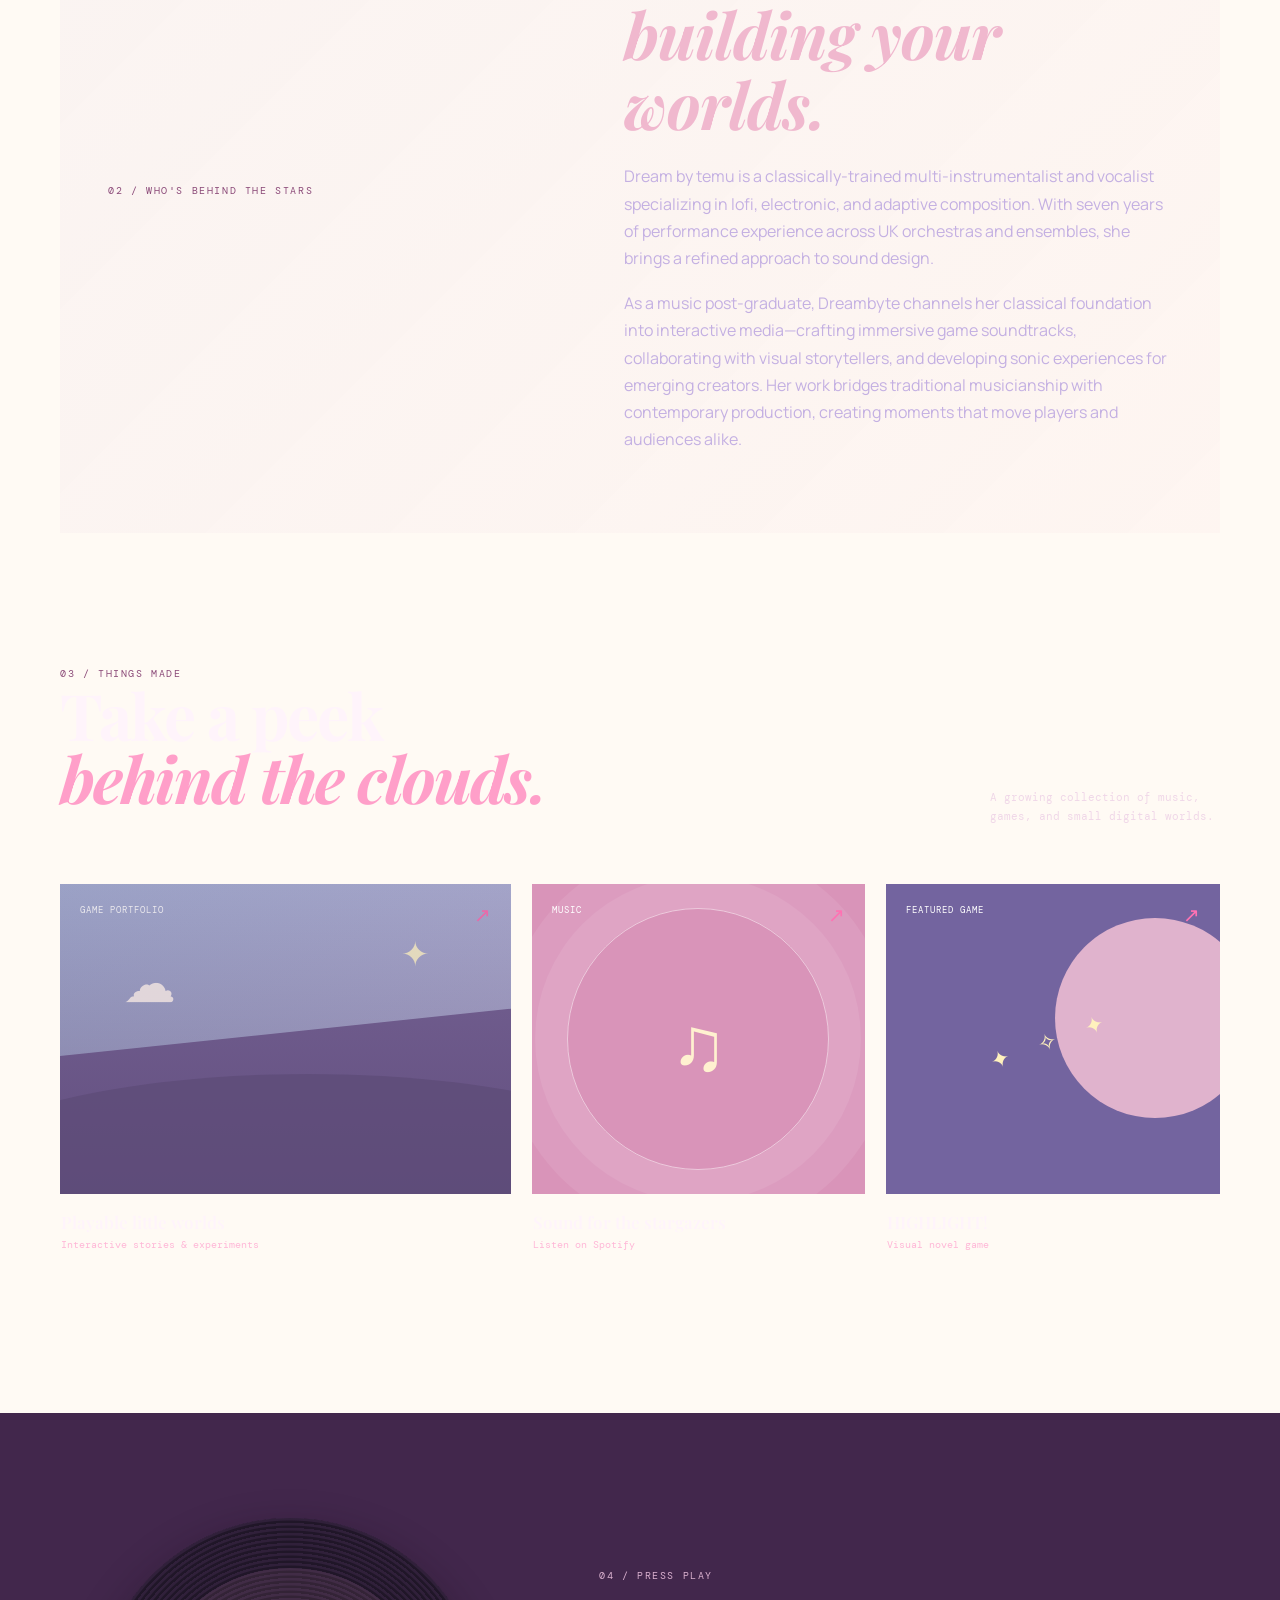
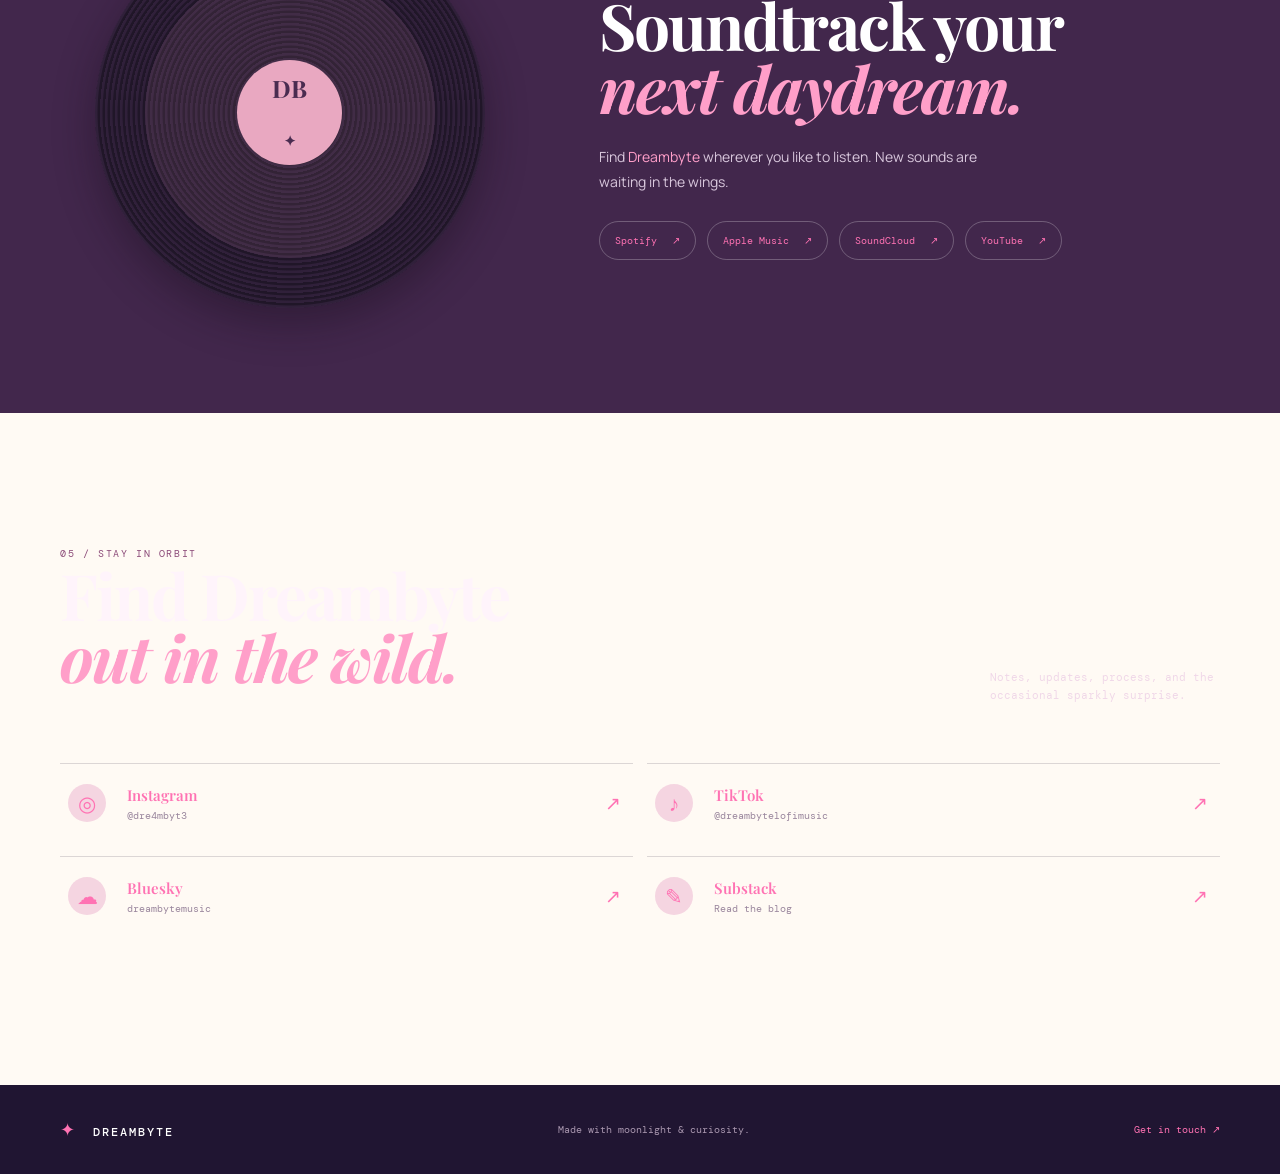
==== commit 9ffcaa4d: "Update index.html" ====
--- a/index.html
+++ b/index.html
@@ -60,7 +60,7 @@
         <p class="section-kicker">02 / who's behind the stars</p>
         <div class="about-copy reveal">
           <h2>Meet the musician<br><em>building your worlds.</em></h2>
-          <p>Dreambyte is a classically-trained multi-instrumentalist and vocalist specializing in lofi, electronic, and adaptive composition. With seven years of performance experience across UK orchestras and ensembles, she brings a refined approach to sound design.</p>
+          <p>Dream by temu is a classically-trained multi-instrumentalist and vocalist specializing in lofi, electronic, and adaptive composition. With seven years of performance experience across UK orchestras and ensembles, she brings a refined approach to sound design.</p>
           <p>As a music post-graduate, Dreambyte channels her classical foundation into interactive media—crafting immersive game soundtracks, collaborating with visual storytellers, and developing sonic experiences for emerging creators. Her work bridges traditional musicianship with contemporary production, creating moments that move players and audiences alike.</p>
         </div>
       </div>
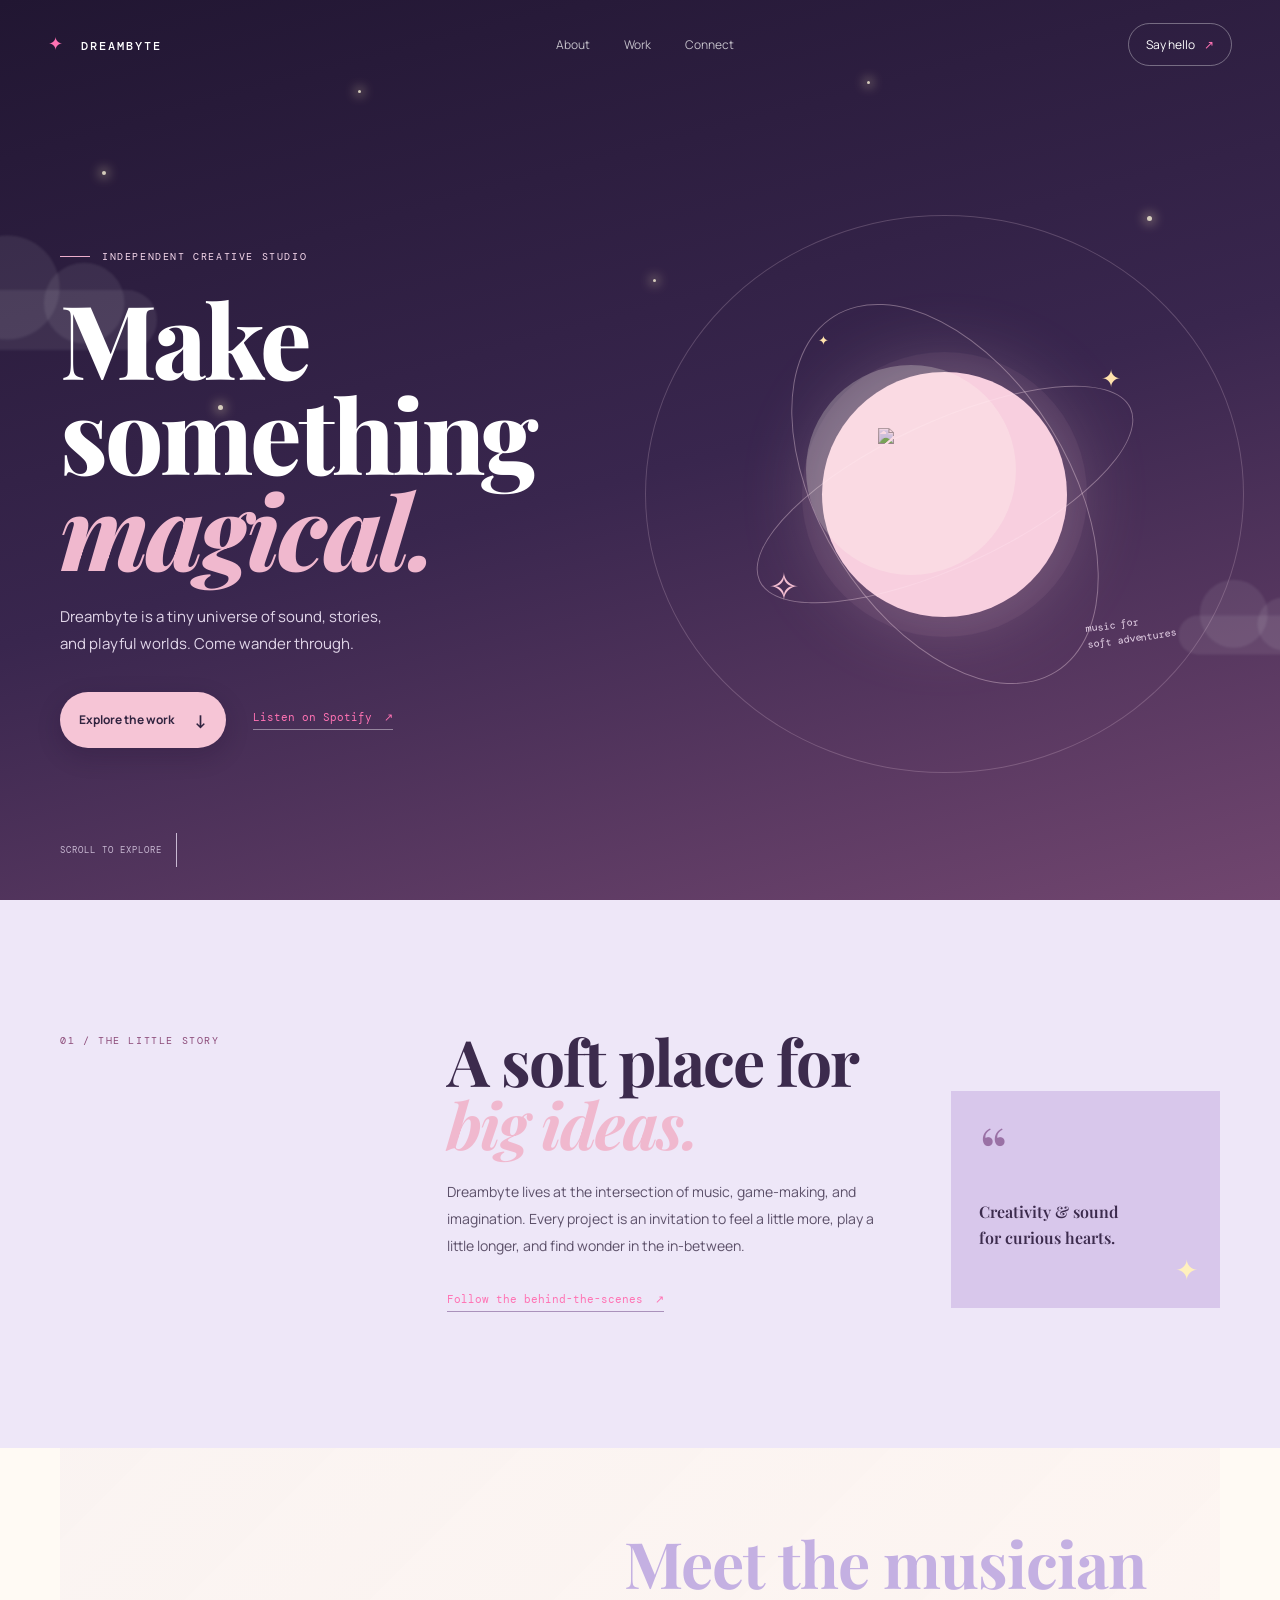
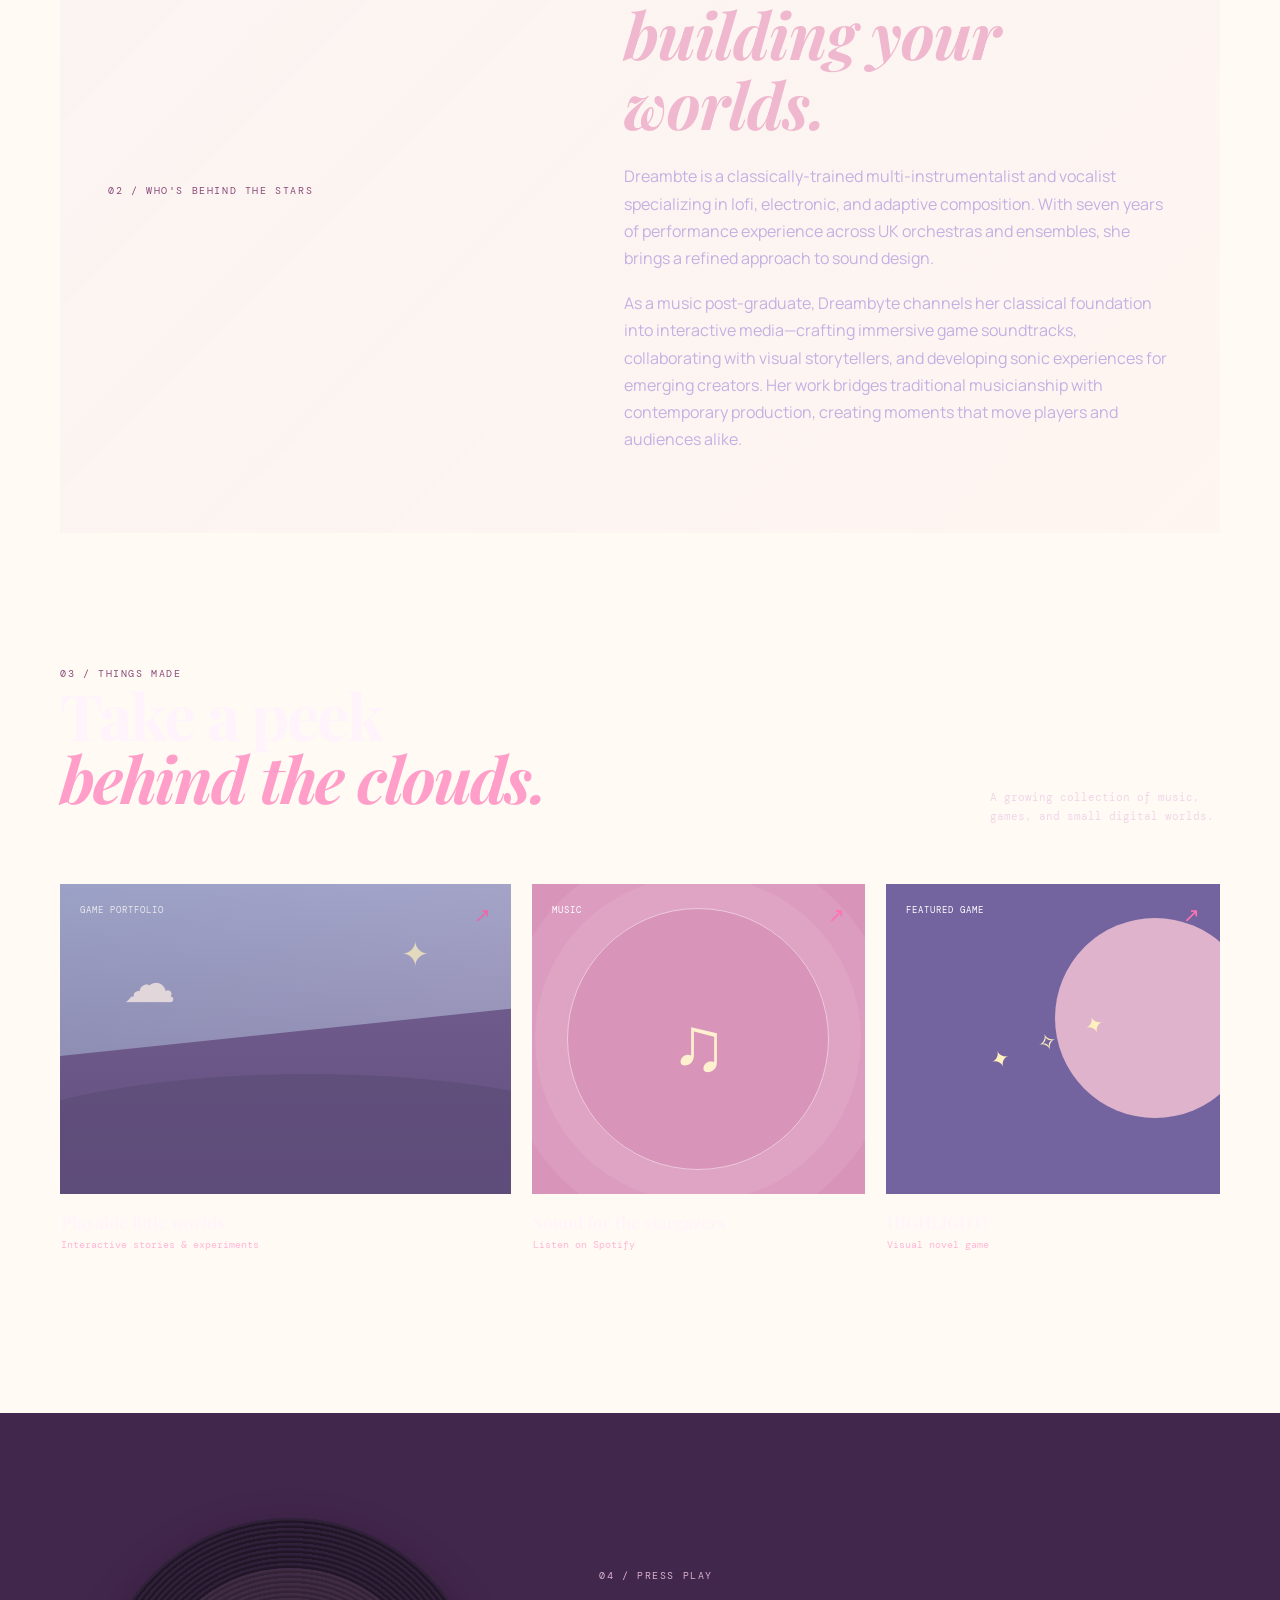
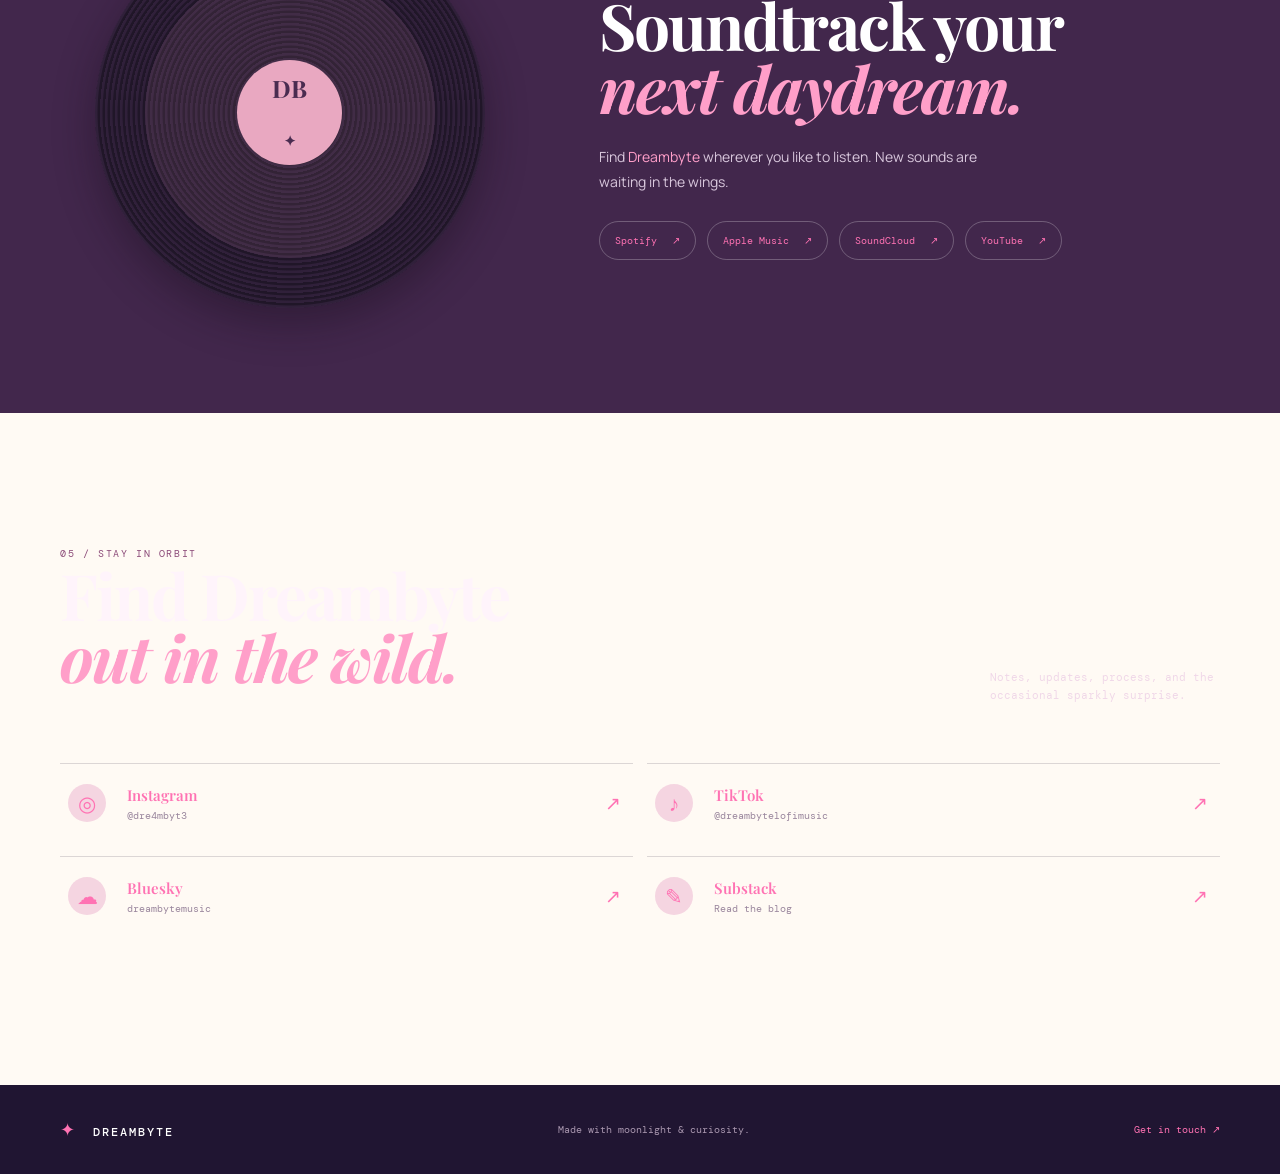
==== commit ff68495c: "Update index.html" ====
--- a/index.html
+++ b/index.html
@@ -60,7 +60,7 @@
         <p class="section-kicker">02 / who's behind the stars</p>
         <div class="about-copy reveal">
           <h2>Meet the musician<br><em>building your worlds.</em></h2>
-          <p>Dream by temu is a classically-trained multi-instrumentalist and vocalist specializing in lofi, electronic, and adaptive composition. With seven years of performance experience across UK orchestras and ensembles, she brings a refined approach to sound design.</p>
+          <p>Dreambte is a classically-trained multi-instrumentalist and vocalist specializing in lofi, electronic, and adaptive composition. With seven years of performance experience across UK orchestras and ensembles, she brings a refined approach to sound design.</p>
           <p>As a music post-graduate, Dreambyte channels her classical foundation into interactive media—crafting immersive game soundtracks, collaborating with visual storytellers, and developing sonic experiences for emerging creators. Her work bridges traditional musicianship with contemporary production, creating moments that move players and audiences alike.</p>
         </div>
       </div>
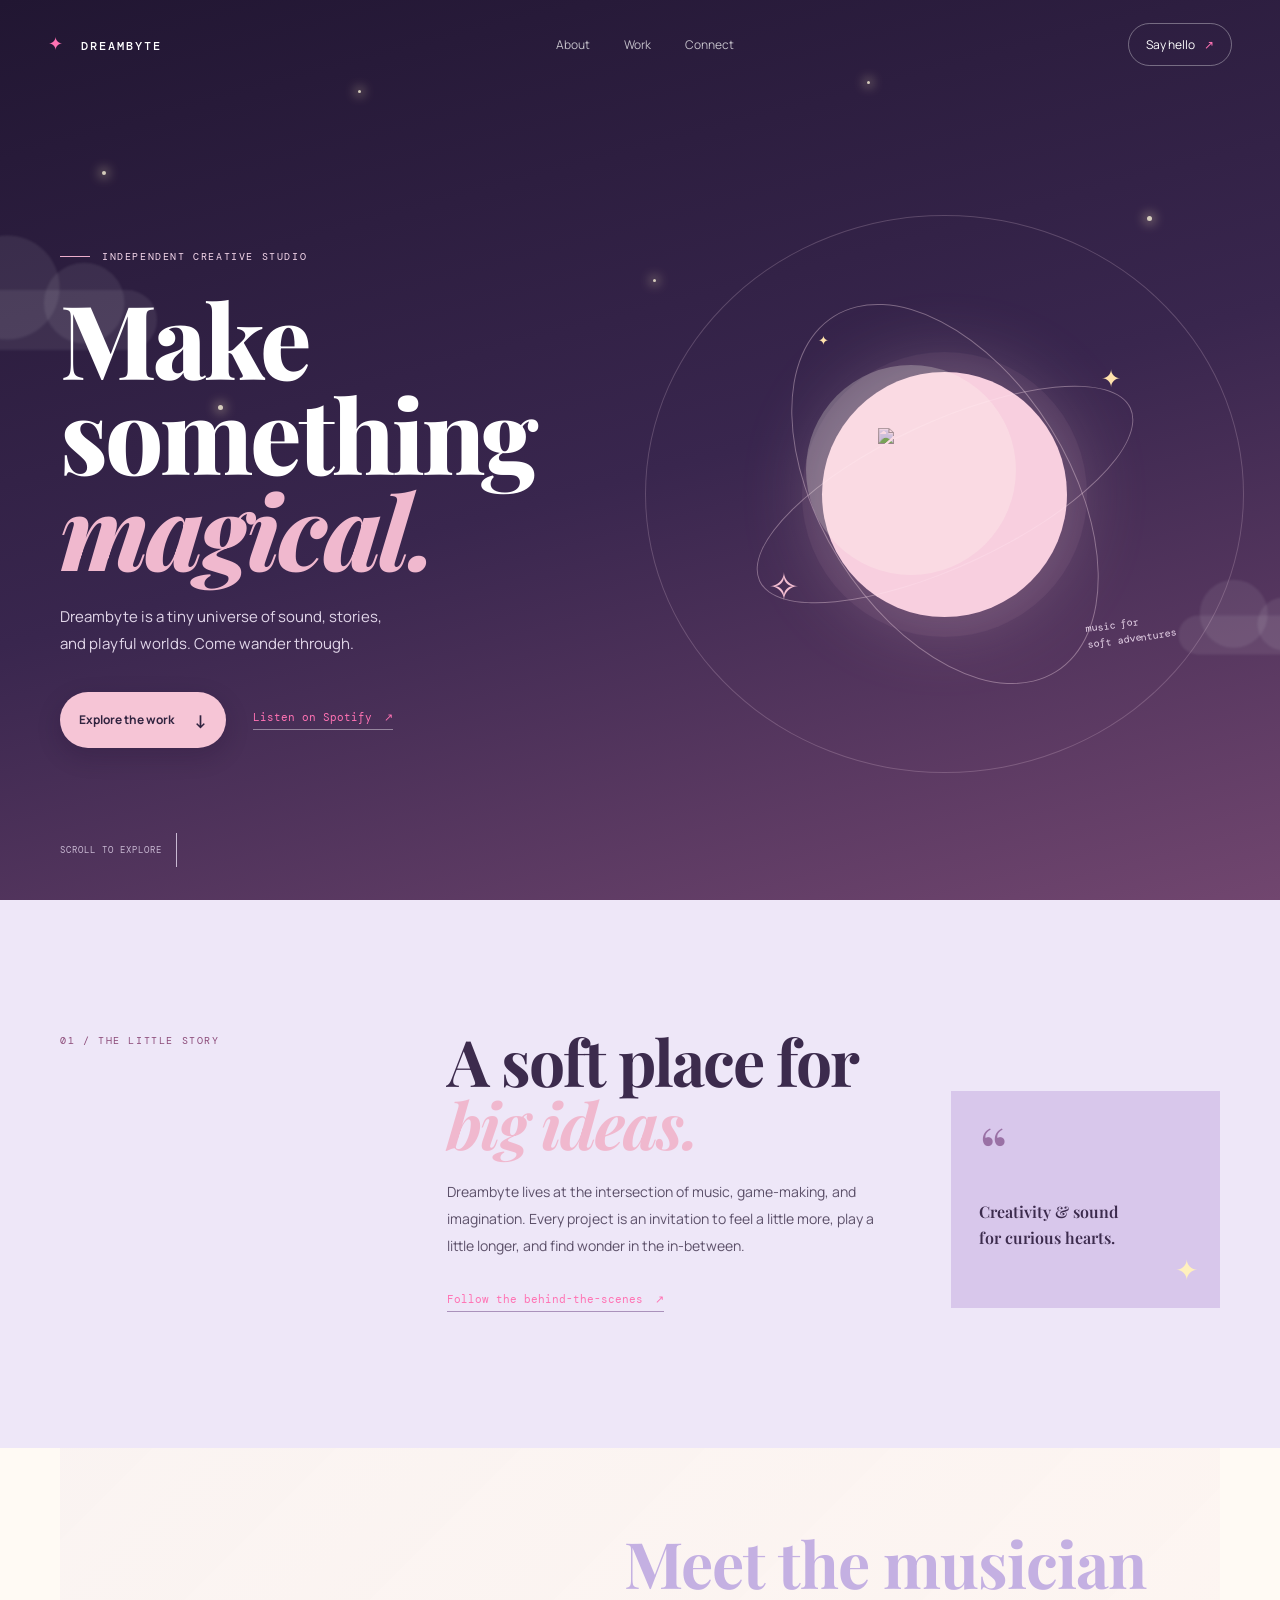
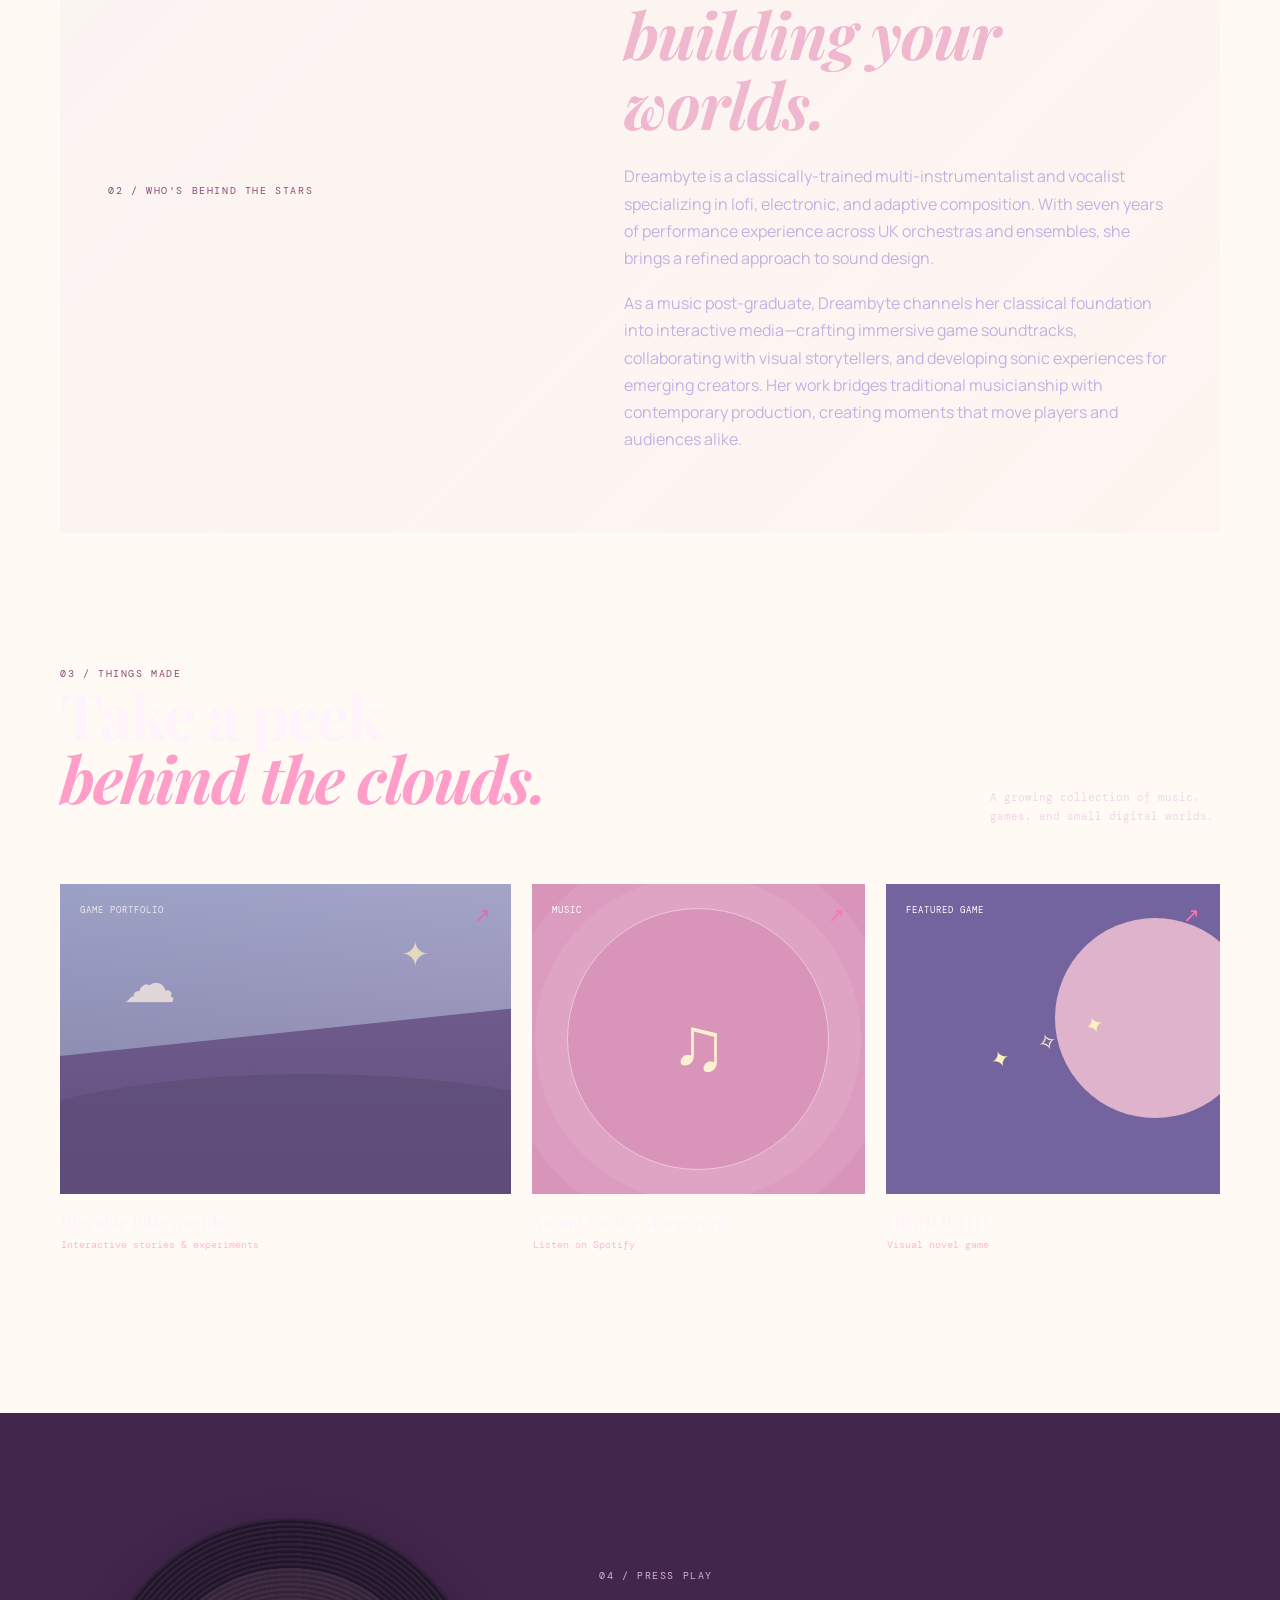
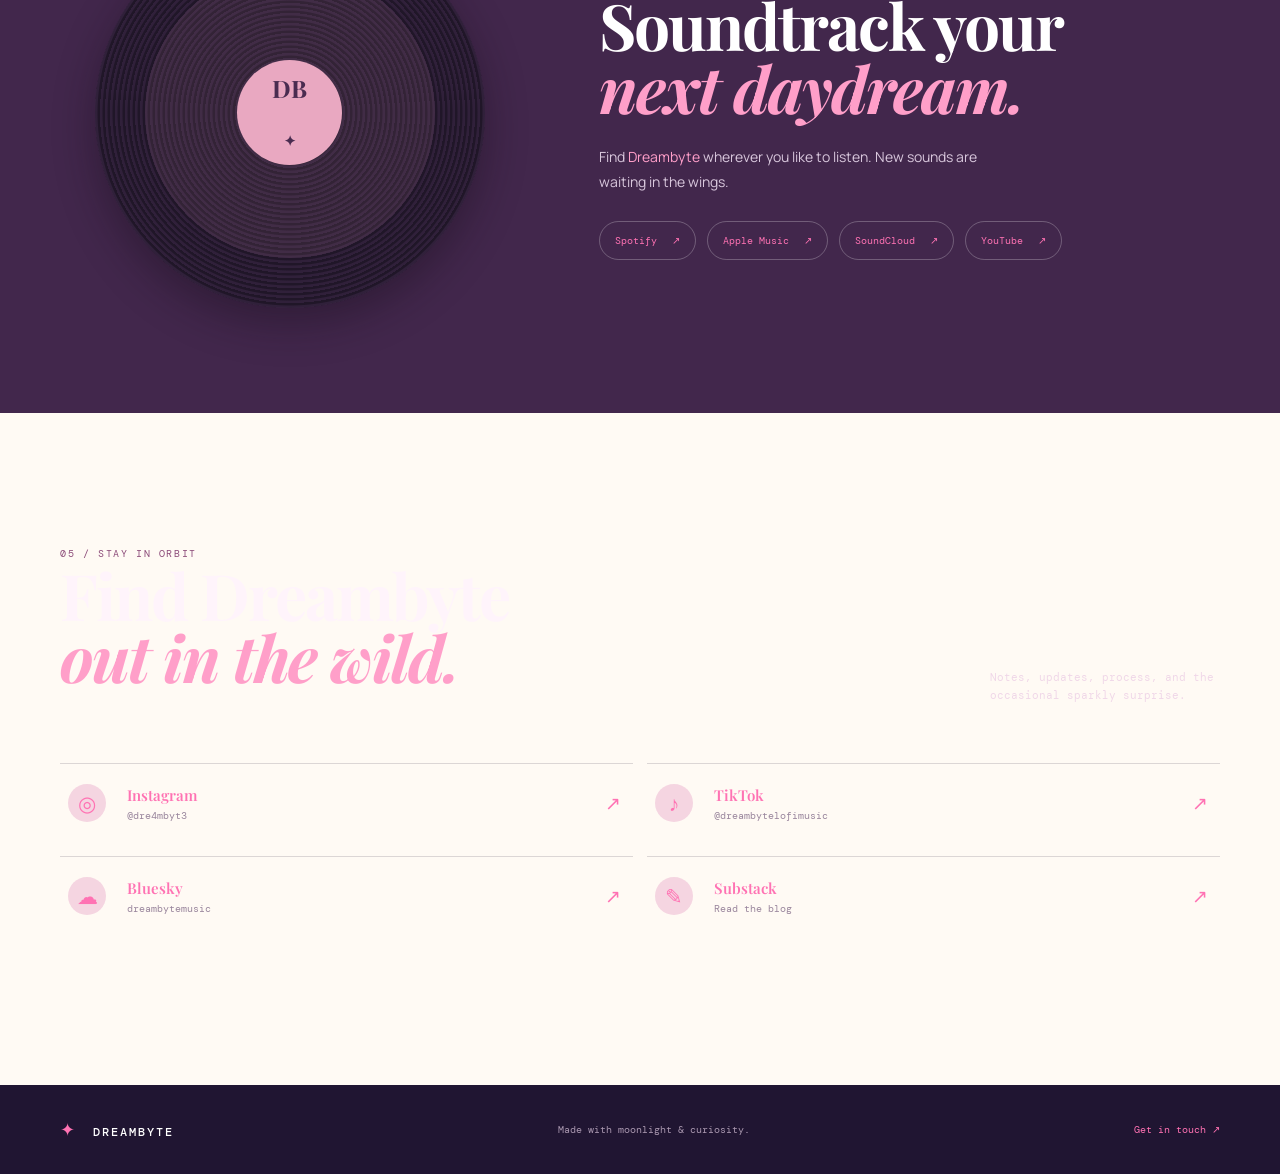
==== commit 7c2da2b0: "Update index.html" ====
--- a/index.html
+++ b/index.html
@@ -60,7 +60,7 @@
         <p class="section-kicker">02 / who's behind the stars</p>
         <div class="about-copy reveal">
           <h2>Meet the musician<br><em>building your worlds.</em></h2>
-          <p>Dreambte is a classically-trained multi-instrumentalist and vocalist specializing in lofi, electronic, and adaptive composition. With seven years of performance experience across UK orchestras and ensembles, she brings a refined approach to sound design.</p>
+          <p>Dreambyte is a classically-trained multi-instrumentalist and vocalist specializing in lofi, electronic, and adaptive composition. With seven years of performance experience across UK orchestras and ensembles, she brings a refined approach to sound design.</p>
           <p>As a music post-graduate, Dreambyte channels her classical foundation into interactive media—crafting immersive game soundtracks, collaborating with visual storytellers, and developing sonic experiences for emerging creators. Her work bridges traditional musicianship with contemporary production, creating moments that move players and audiences alike.</p>
         </div>
       </div>
